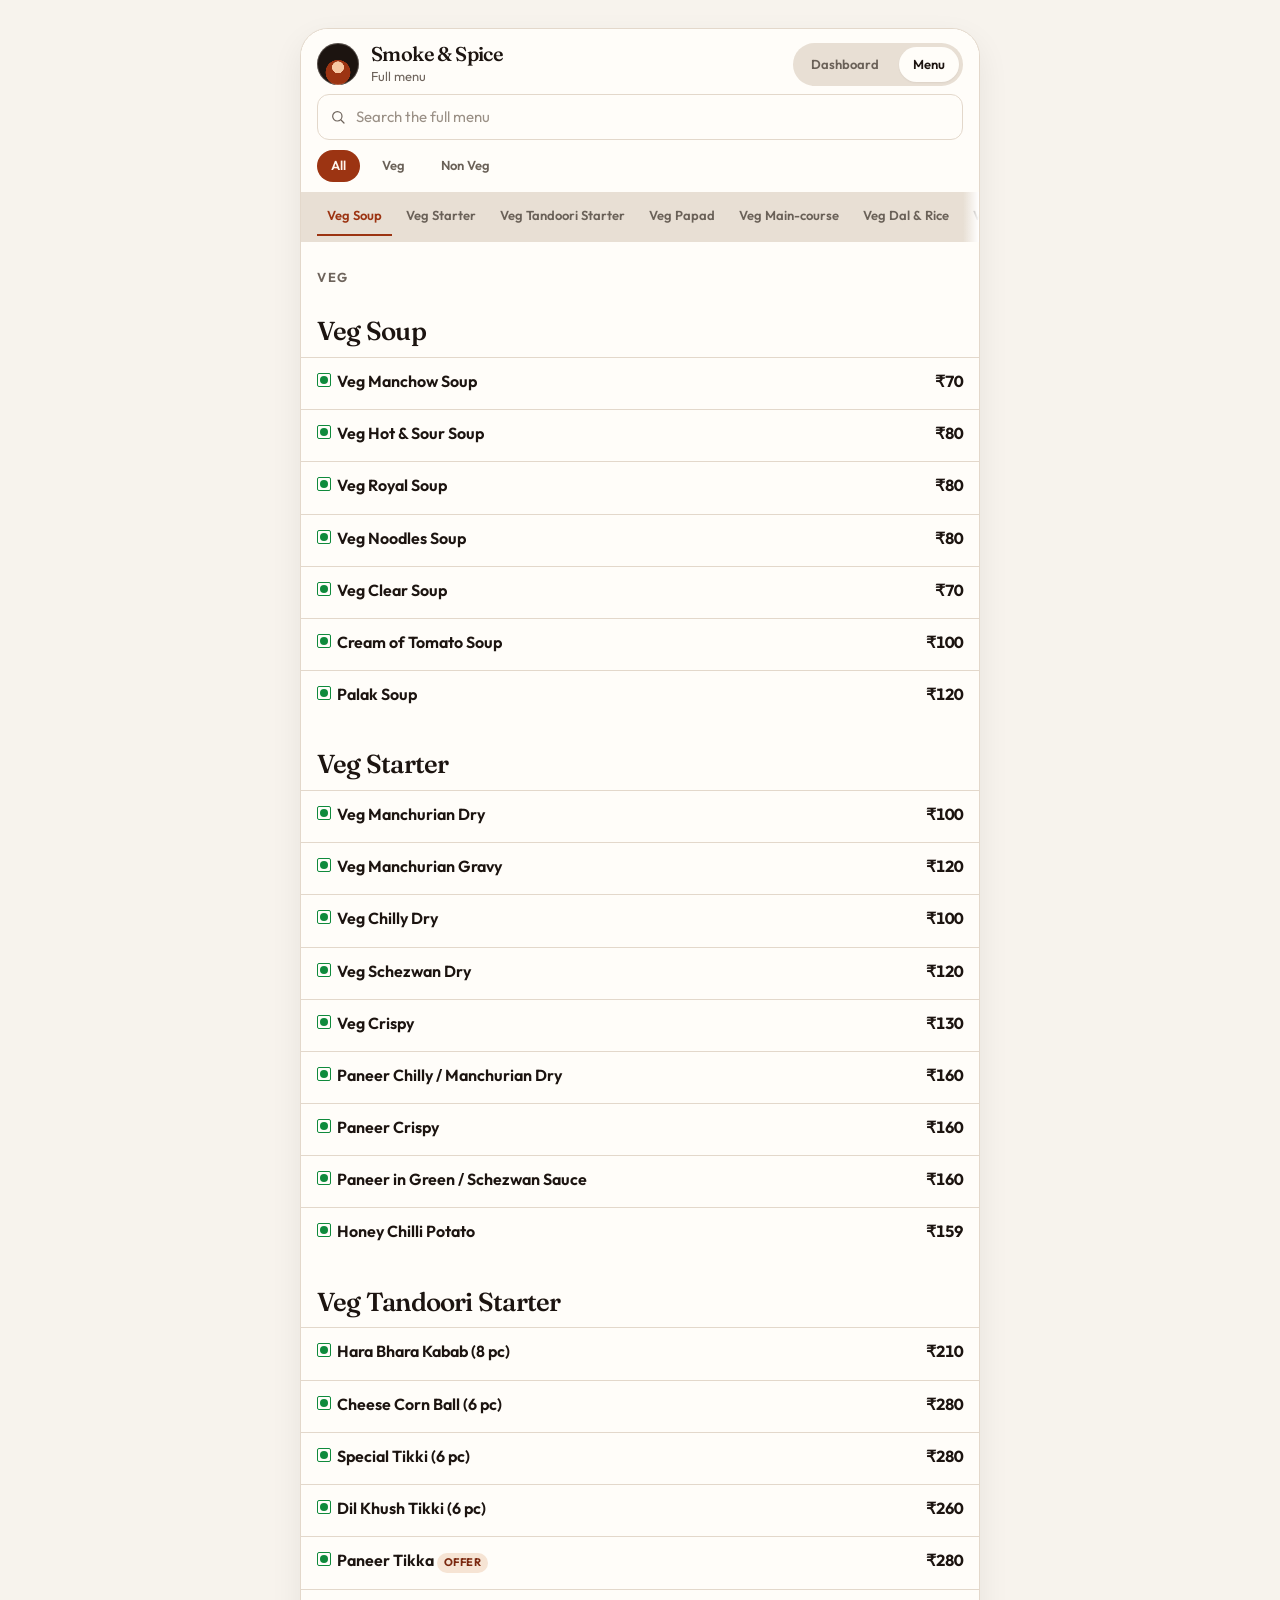
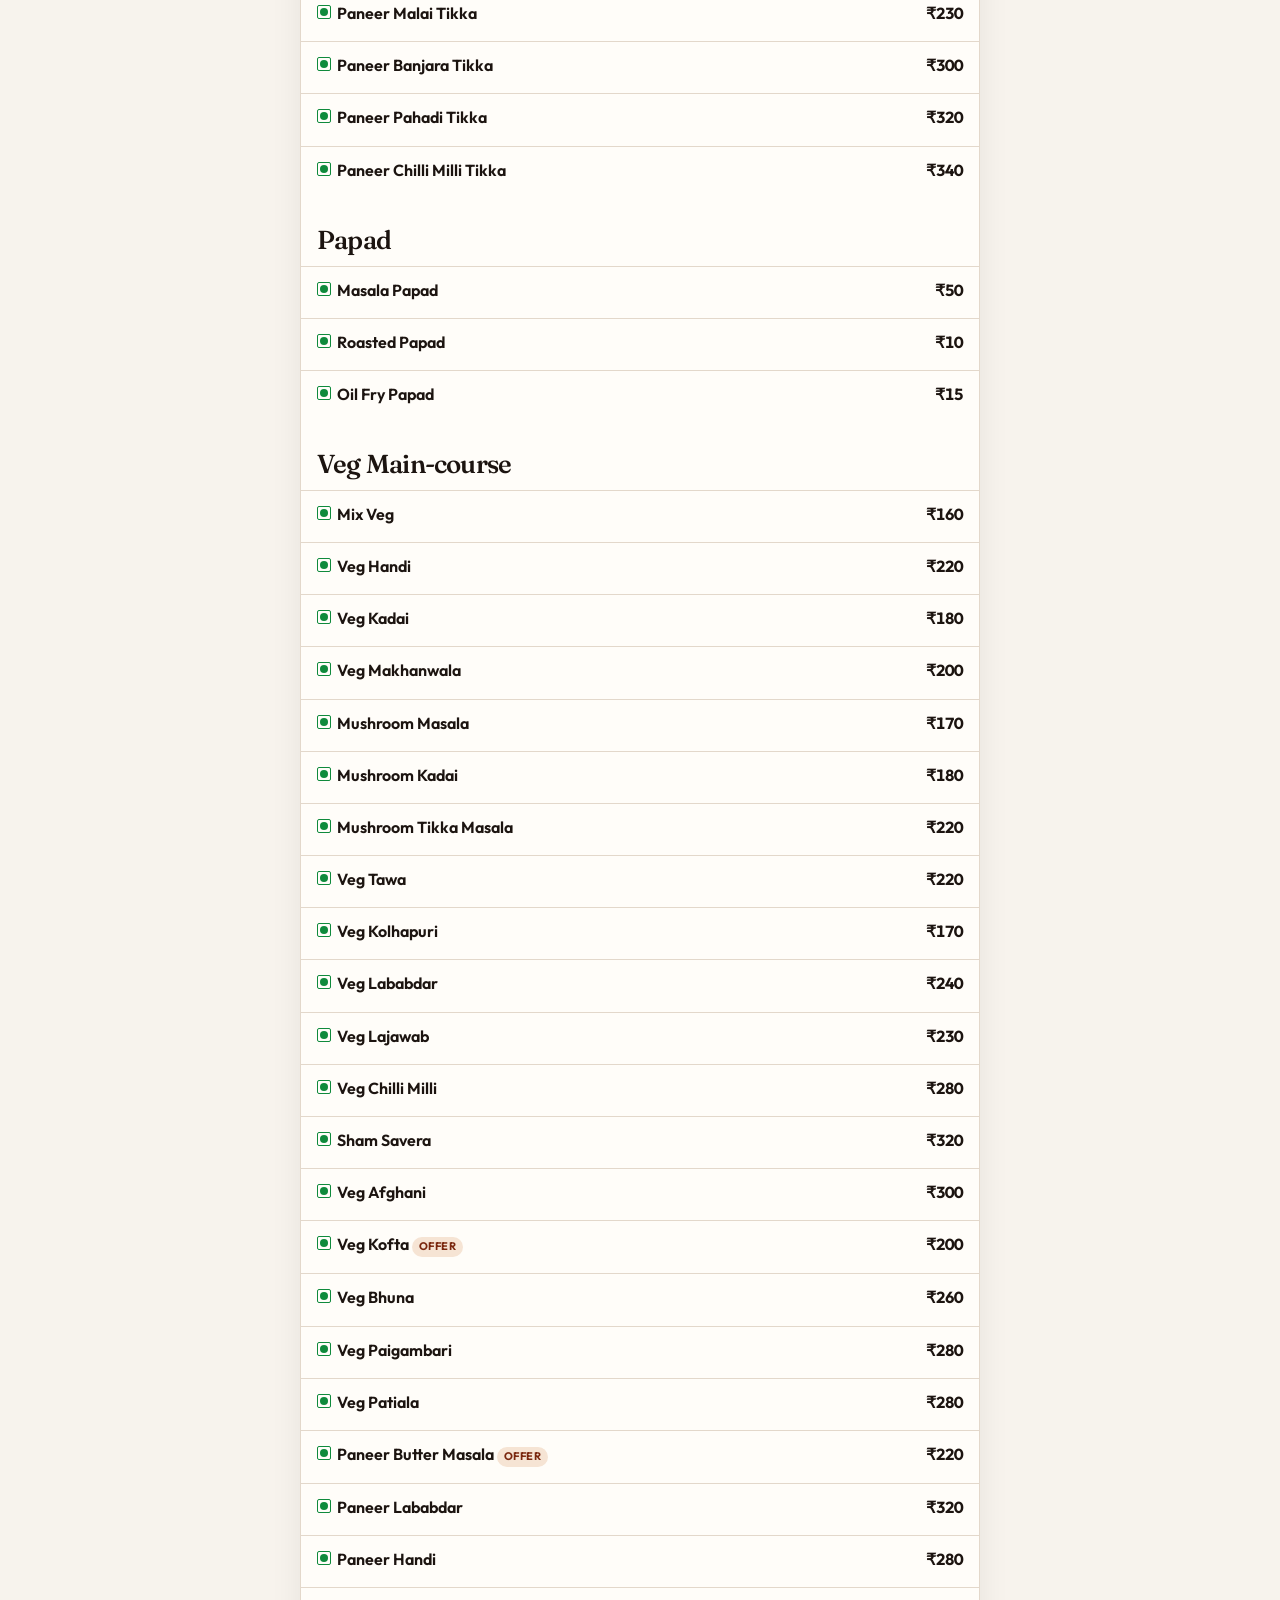
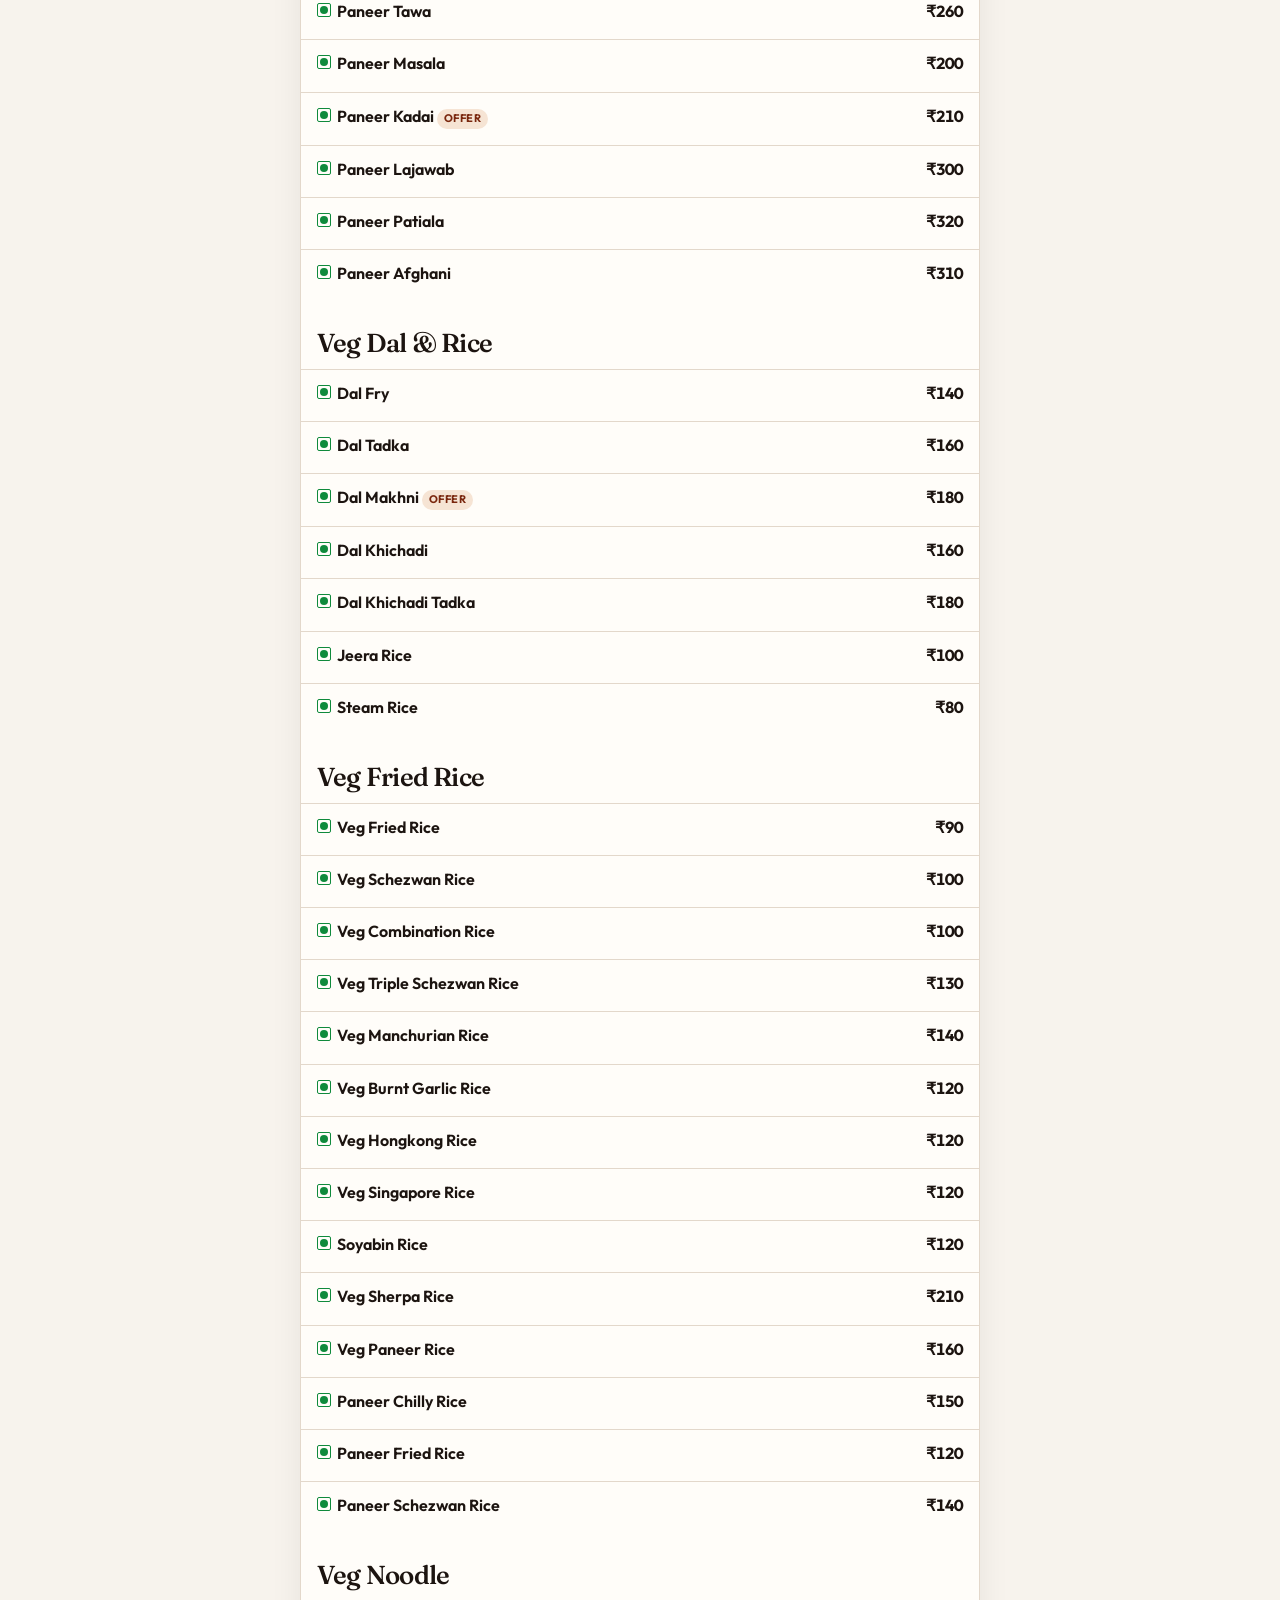
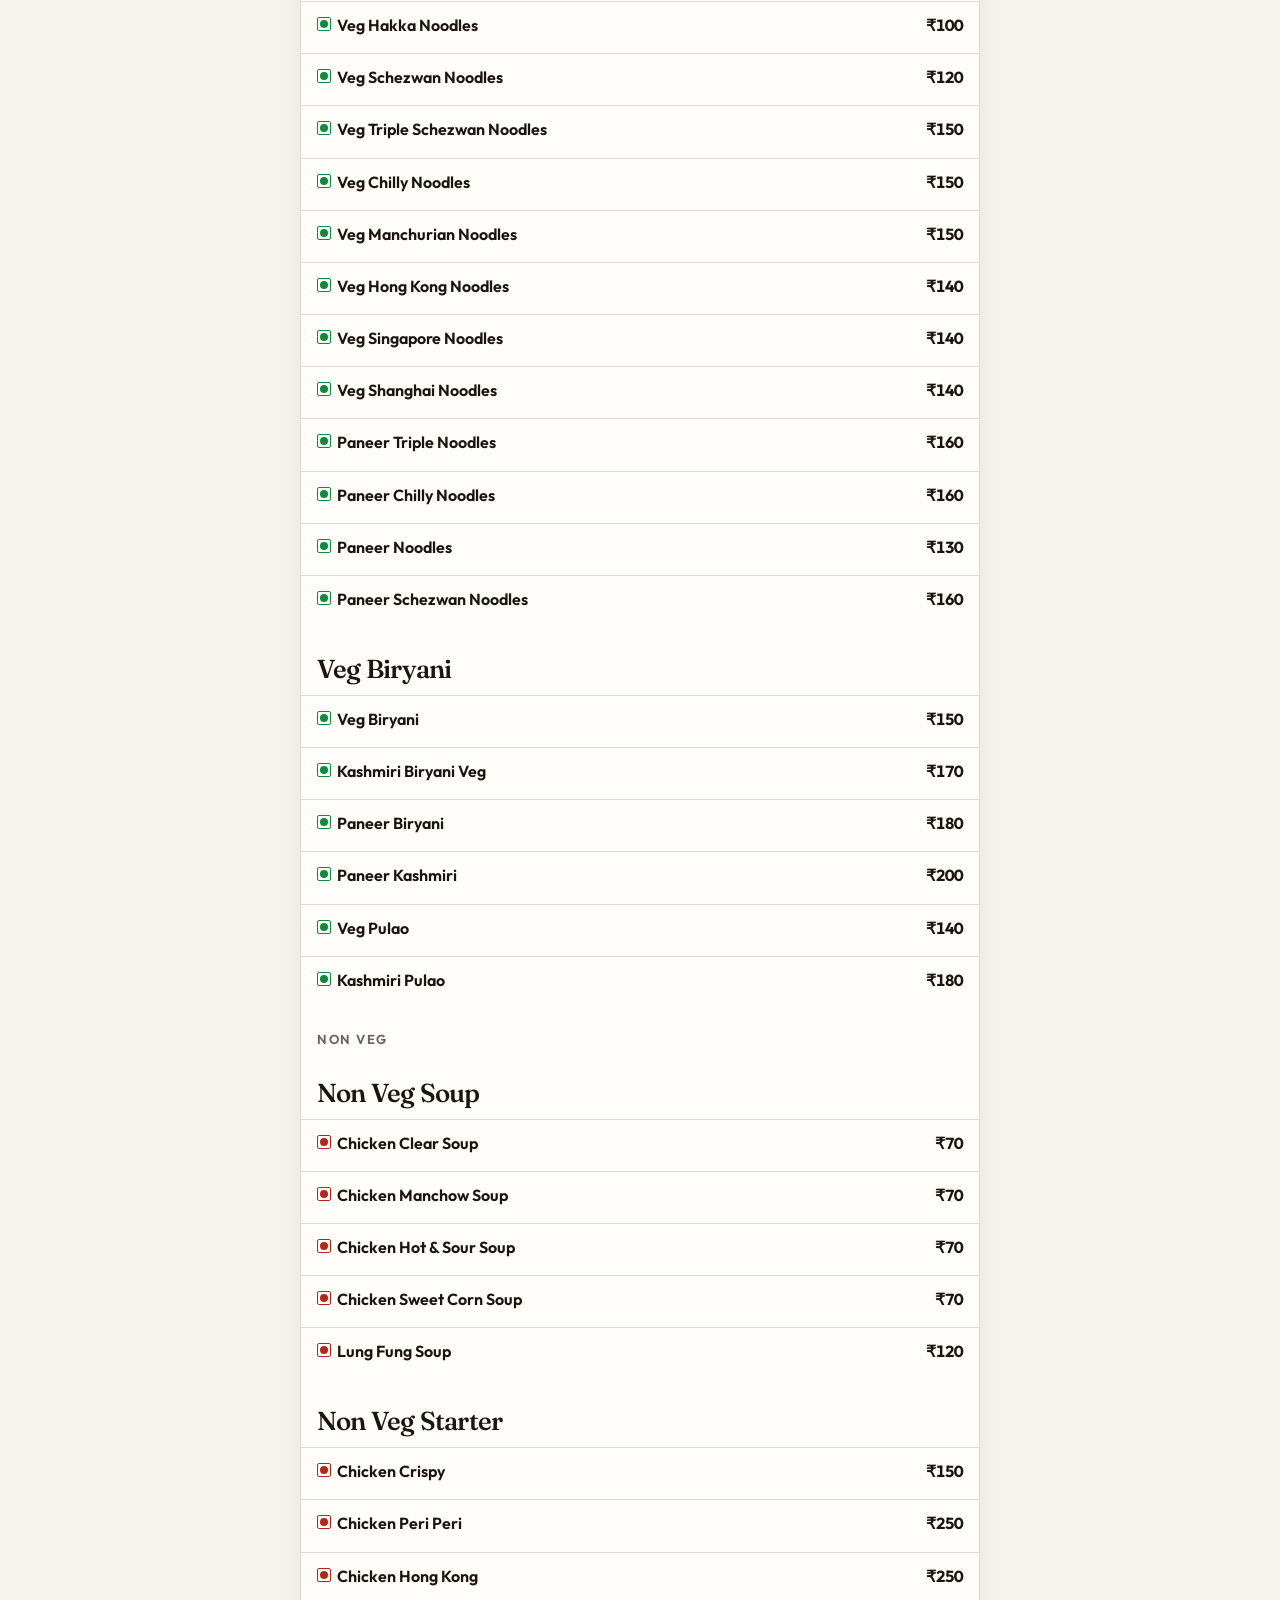
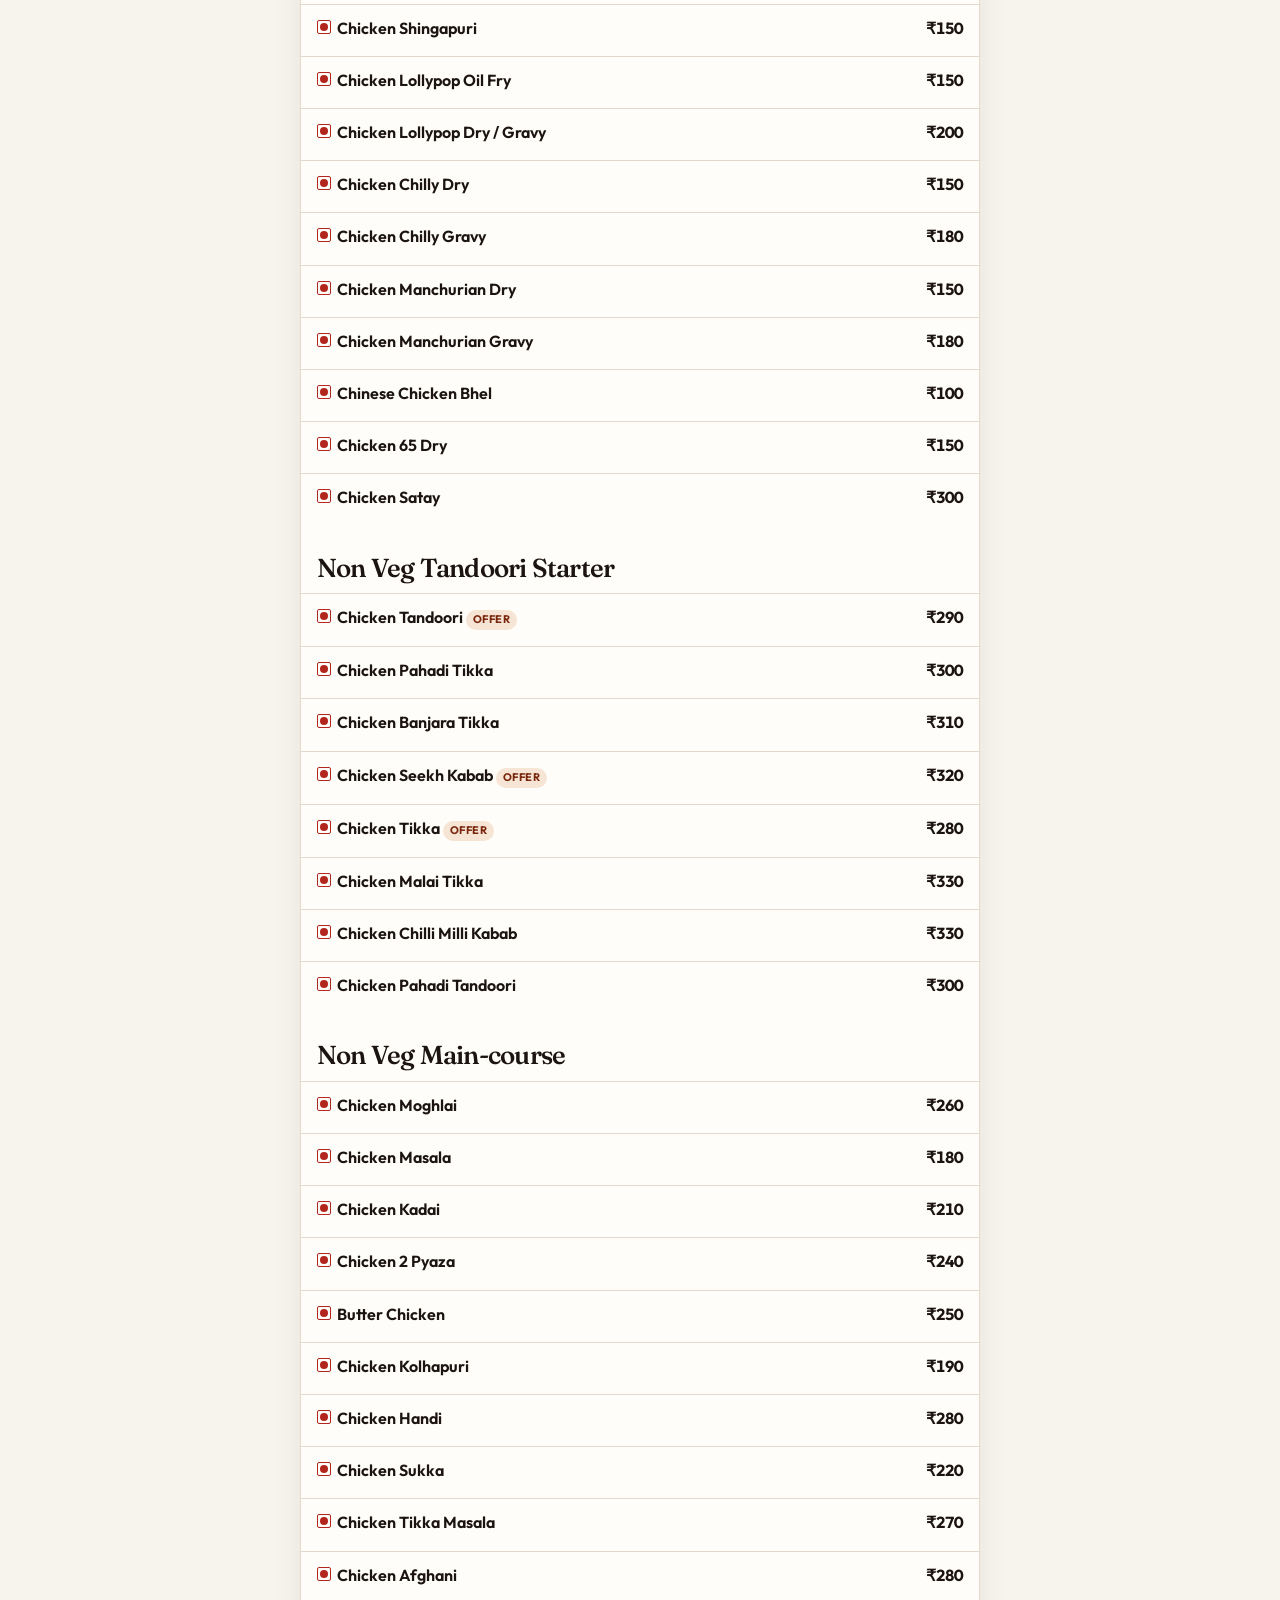
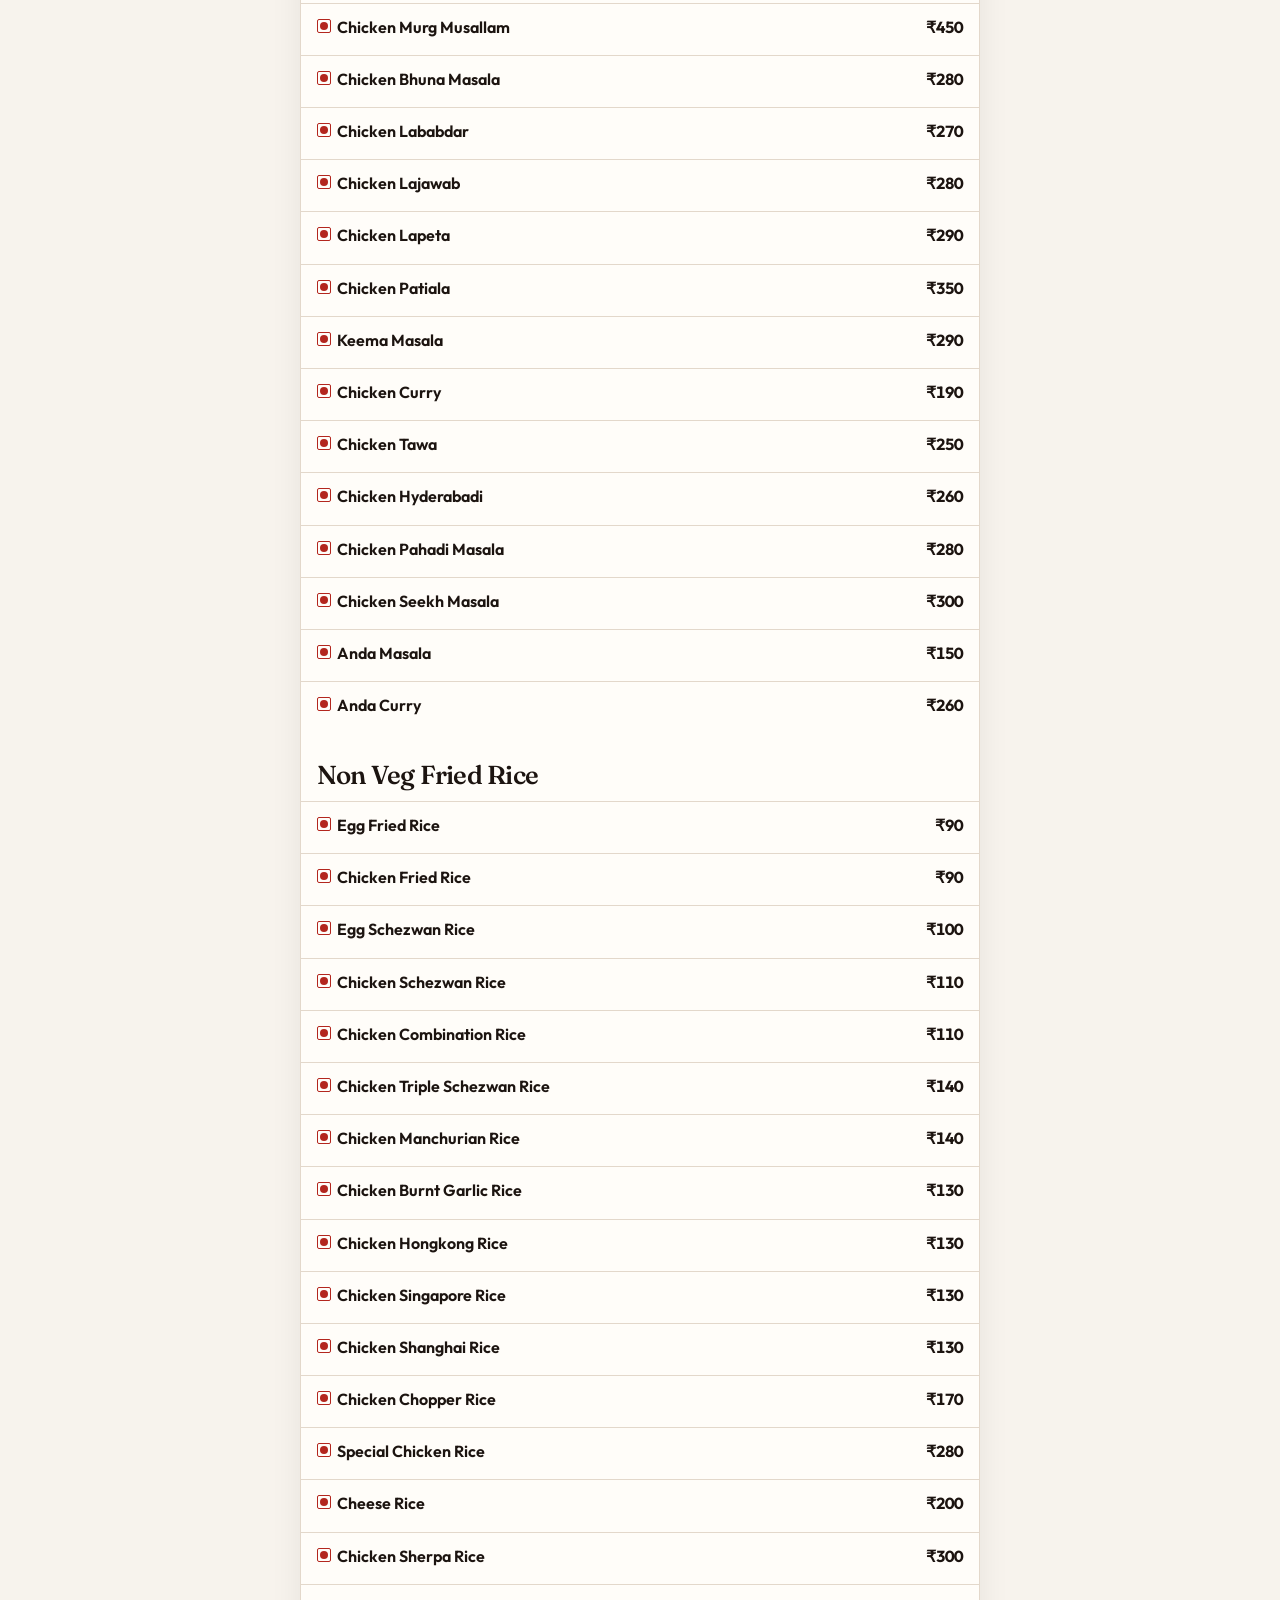
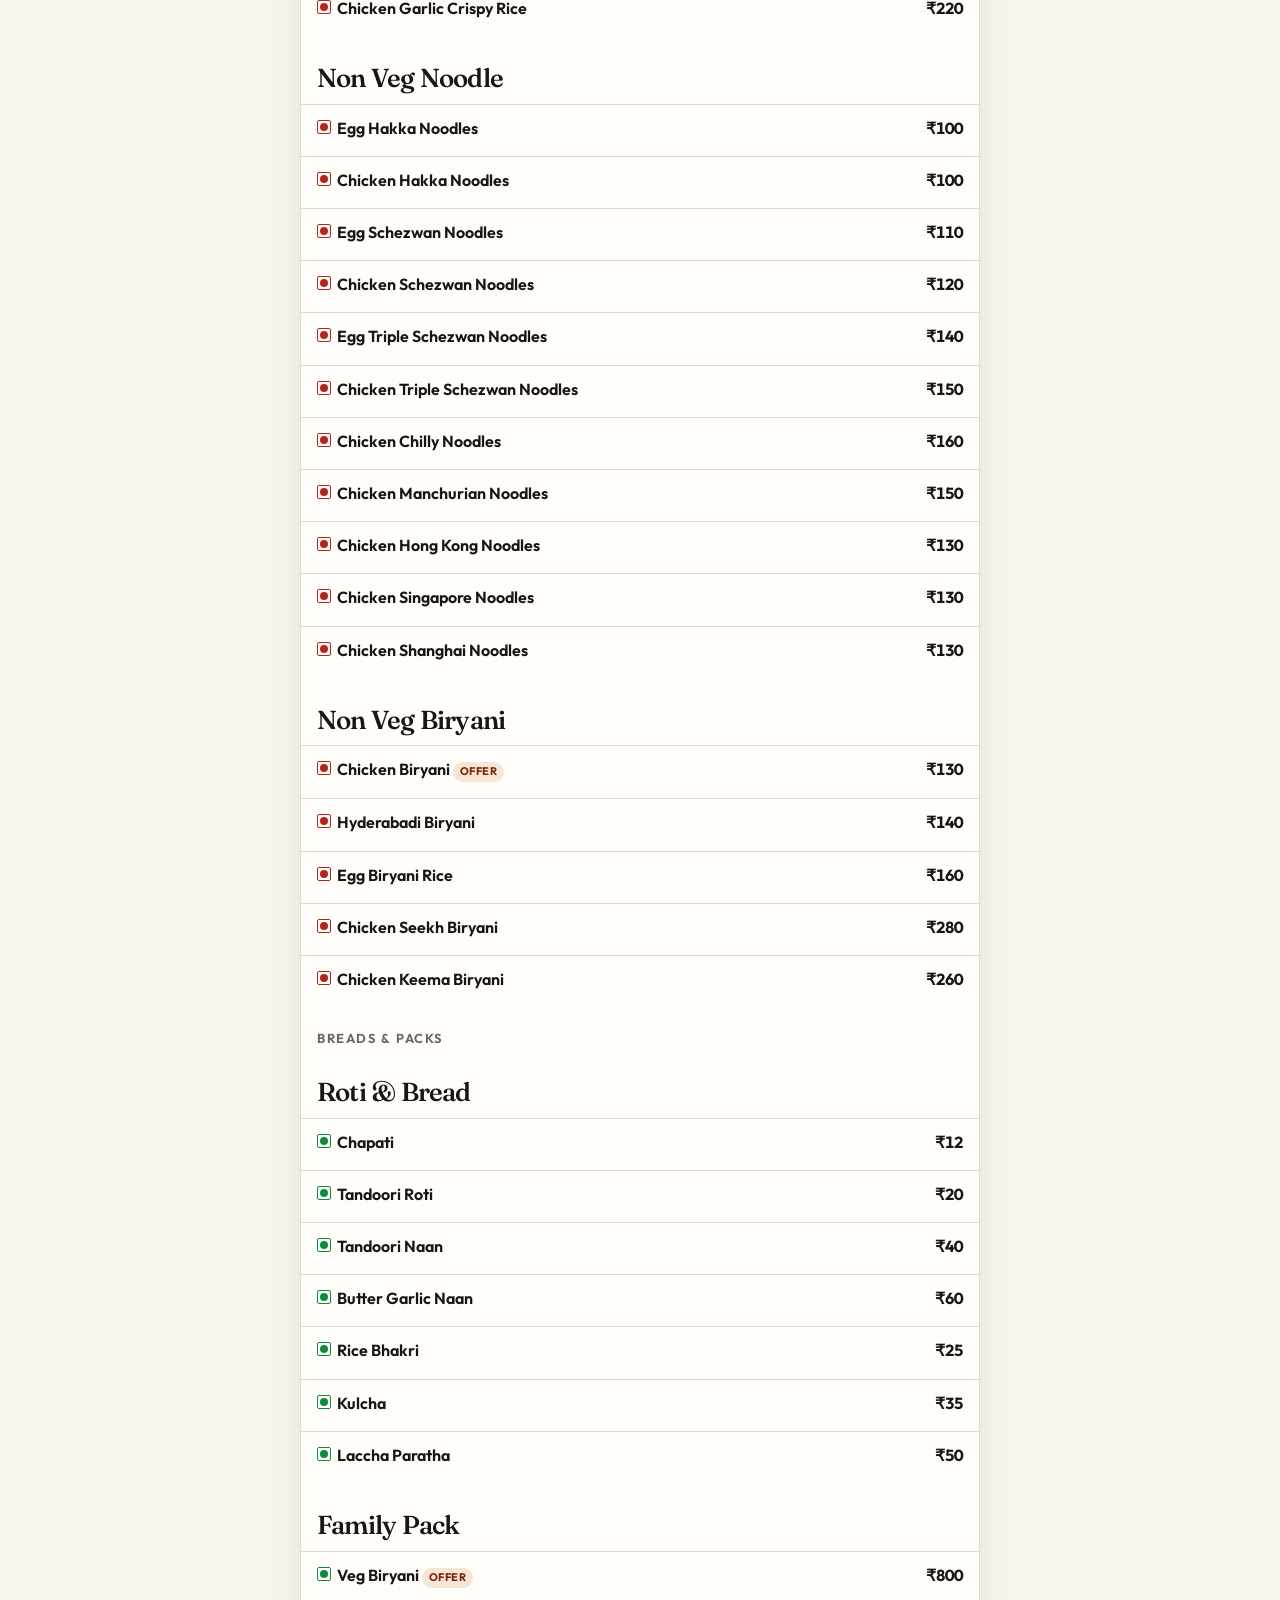
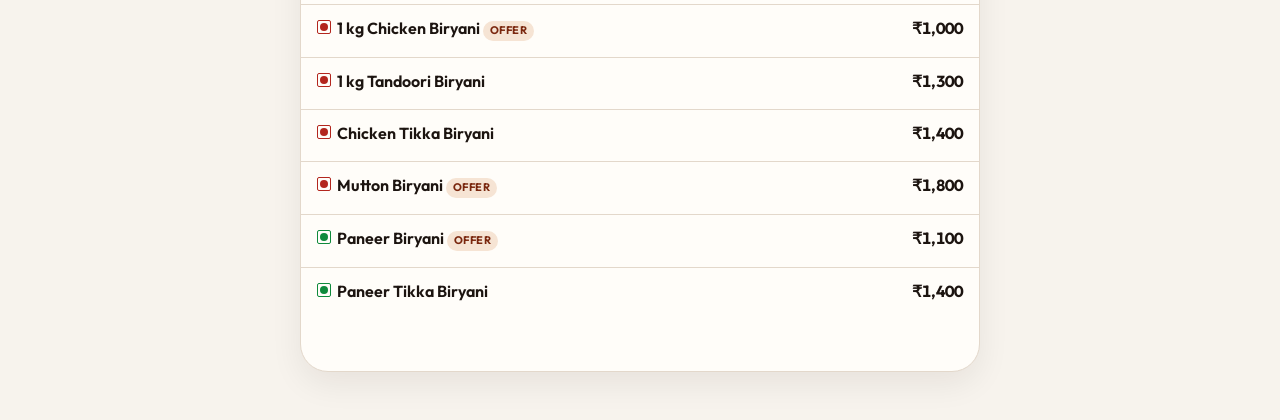
==== menu.html @ e7e2c73d "Add files via upload" ====
<!DOCTYPE html>
<html lang="en">
<head>
  <meta charset="utf-8">
  <meta name="viewport" content="width=device-width, initial-scale=1">
  <title>Full menu — Smoke & Spice</title>
  <link rel="preconnect" href="https://fonts.googleapis.com">
  <link rel="preconnect" href="https://fonts.gstatic.com" crossorigin>
  <link href="https://fonts.googleapis.com/css2?family=Fraunces:opsz,wght@9..144,500;9..144,560&family=Outfit:wght@400;500;600;700&display=swap" rel="stylesheet">
  <link rel="stylesheet" href="styles.css">
</head>
<body class="menu-page">
  <a class="skip" href="#menu-search">Skip to search</a>
  <div class="menu-shell">
    <div class="sheet">
      <div class="menu-top" id="menu-top">
        <div class="menu-brand">
          <a class="brand" href="index.html">
            <span class="mark" aria-hidden="true"></span>
            <span>
              <h1>Smoke &amp; Spice</h1>
              <p>Full menu</p>
            </span>
          </a>
          <nav class="nav" aria-label="Primary">
            <a href="index.html">Dashboard</a>
            <a href="menu.html" aria-current="page">Menu</a>
          </nav>
        </div>
        <div class="menu-search">
          <label class="vh" for="menu-search">Search dishes</label>
          <div class="search-field">
            <svg width="16" height="16" viewBox="0 0 24 24" fill="none" aria-hidden="true">
              <circle cx="11" cy="11" r="7" stroke="currentColor" stroke-width="1.8"/>
              <path d="M16.5 16.5L21 21" stroke="currentColor" stroke-width="1.8" stroke-linecap="round"/>
            </svg>
            <input id="menu-search" type="search" placeholder="Search the full menu" autocomplete="off">
          </div>
        </div>
        <div class="filters">
          <div class="chip-row" id="diet-filters" role="group" aria-label="Diet"></div>
        </div>
        <div class="tab-scroller">
          <div class="tabs" id="tabs" role="tablist" aria-label="Categories"></div>
        </div>
      </div>
      <div class="menu-body" id="menu-body"></div>
    </div>
  </div>
  <script src="data.js"></script>
  <script src="menu.js"></script>
</body>
</html>
---- styles.css ----
:root {
  --bg: #f3eee6;
  --bg-deep: #e7dfd3;
  --ink: #1c1410;
  --muted: #6e645c;
  --line: #e3d8cb;
  --surface: #fffdf9;
  --accent: #9c3412;
  --accent-deep: #7a270e;
  --on-accent: #fff6ee;
  --tab-bar: #e8dfd4;
  --tab-inactive: #6a6158;
  --veg: #0f8a3c;
  --nonveg: #b3261e;
  --shadow: 0 12px 32px rgba(28, 20, 16, 0.07);
  --display: "Fraunces", Georgia, "Times New Roman", serif;
  --sans: "Outfit", "Avenir Next", "Segoe UI", sans-serif;
  --radius: 18px;
  --header-offset: 0px;
}

* { box-sizing: border-box; }
html { scroll-behavior: smooth; }
body {
  margin: 0;
  min-height: 100vh;
  background:
    radial-gradient(900px 420px at 100% -10%, rgba(156, 52, 18, 0.14), transparent 60%),
    radial-gradient(700px 380px at -10% 0%, rgba(28, 20, 16, 0.06), transparent 55%),
    var(--bg);
  color: var(--ink);
  font-family: var(--sans);
  font-size: 16px;
  line-height: 1.45;
}
button, input { font: inherit; color: inherit; }
a { color: inherit; text-decoration: none; }
img { max-width: 100%; }

.skip {
  position: absolute;
  left: 12px;
  top: -40px;
  background: var(--ink);
  color: white;
  padding: 8px 12px;
  z-index: 20;
}
.skip:focus { top: 12px; }
.vh {
  position: absolute;
  width: 1px;
  height: 1px;
  padding: 0;
  margin: -1px;
  overflow: hidden;
  clip: rect(0, 0, 0, 0);
  white-space: nowrap;
  border: 0;
}

.shell { width: min(1120px, calc(100% - 32px)); margin: 0 auto; }
.menu-shell { width: min(680px, calc(100% - 24px)); margin: 0 auto; }

.site-header {
  position: sticky;
  top: 0;
  z-index: 30;
  background: rgba(243, 238, 230, 0.9);
  backdrop-filter: blur(14px);
  border-bottom: 1px solid transparent;
}
.site-header.is-stuck { border-bottom-color: var(--line); }
.header-row {
  display: flex;
  align-items: center;
  justify-content: space-between;
  gap: 16px;
  padding: 14px 0 12px;
}
.brand {
  display: flex;
  align-items: center;
  gap: 12px;
  min-width: 0;
}
.mark {
  width: 42px;
  height: 42px;
  border-radius: 50%;
  flex: none;
  background:
    radial-gradient(circle at 50% 58%, #f6c7a2 0 18%, transparent 19%),
    radial-gradient(circle at 50% 70%, #9c3412 0 34%, #1c1410 35%);
  box-shadow: inset 0 0 0 1px rgba(255, 246, 238, 0.25);
}
.brand h1, .brand p { margin: 0; }
.brand h1 {
  font-family: var(--display);
  font-weight: 560;
  font-size: 22px;
  letter-spacing: -0.03em;
  line-height: 1;
}
.brand p {
  margin-top: 3px;
  color: var(--muted);
  font-size: 13px;
}
.nav {
  display: flex;
  gap: 6px;
  background: var(--tab-bar);
  padding: 4px;
  border-radius: 999px;
}
.nav a {
  padding: 8px 14px;
  border-radius: 999px;
  font-size: 13px;
  font-weight: 600;
  color: var(--tab-inactive);
}
.nav a[aria-current="page"] {
  background: var(--surface);
  color: var(--ink);
  box-shadow: 0 1px 2px rgba(28, 20, 16, 0.06);
}

.hero { padding: 22px 0 8px; }
.eyebrow {
  margin: 0 0 8px;
  font-size: 12px;
  font-weight: 650;
  letter-spacing: 0.14em;
  text-transform: uppercase;
  color: var(--accent);
}
.hero h2 {
  margin: 0;
  font-family: var(--display);
  font-weight: 560;
  font-size: clamp(34px, 5vw, 56px);
  letter-spacing: -0.035em;
  line-height: 0.98;
  max-width: 14ch;
}
.hero .lede {
  margin: 12px 0 0;
  max-width: 46ch;
  color: var(--muted);
  font-size: 17px;
}

.search-wrap { position: relative; margin-top: 22px; }
.search-wrap label {
  position: absolute;
  width: 1px;
  height: 1px;
  overflow: hidden;
  clip: rect(0 0 0 0);
}
.search-field {
  display: flex;
  align-items: center;
  gap: 10px;
  background: var(--surface);
  border: 1px solid var(--line);
  border-radius: 16px;
  padding: 0 16px;
  box-shadow: var(--shadow);
}
.search-field svg { flex: none; color: var(--muted); }
.search-field input {
  width: 100%;
  border: 0;
  outline: 0;
  background: transparent;
  padding: 16px 0;
  font-size: 16px;
}
.search-field input::placeholder { color: #9a9086; }
.search-field kbd {
  flex: none;
  border: 1px solid var(--line);
  border-radius: 6px;
  padding: 2px 6px;
  font-family: var(--sans);
  font-size: 12px;
  color: var(--muted);
  background: var(--bg);
}
.results {
  position: absolute;
  left: 0;
  right: 0;
  top: calc(100% + 8px);
  background: var(--surface);
  border: 1px solid var(--line);
  border-radius: 16px;
  box-shadow: var(--shadow);
  overflow: hidden;
  z-index: 25;
}
.results[hidden] { display: none; }
.result {
  display: grid;
  grid-template-columns: auto 1fr auto;
  gap: 10px;
  align-items: center;
  width: 100%;
  padding: 12px 14px;
  border: 0;
  border-bottom: 1px solid var(--line);
  background: transparent;
  text-align: left;
  cursor: pointer;
}
.result:last-child { border-bottom: 0; }
.result:hover, .result:focus-visible { background: #faf6f1; }
.result .name { font-weight: 600; }
.result .meta { display: block; color: var(--muted); font-size: 13px; margin-top: 2px; }
.result .price { font-variant-numeric: tabular-nums; font-weight: 650; }
.results .empty {
  margin: 0;
  padding: 16px;
  color: var(--muted);
}

.section { padding: 28px 0; }
.section-head {
  display: flex;
  align-items: flex-end;
  justify-content: space-between;
  gap: 12px;
  margin-bottom: 14px;
}
.section-head h3 {
  margin: 0;
  font-family: var(--display);
  font-size: 28px;
  font-weight: 560;
  letter-spacing: -0.03em;
}
.section-head p { margin: 4px 0 0; color: var(--muted); font-size: 14px; }
.section-head a.more {
  font-size: 14px;
  font-weight: 650;
  color: var(--accent);
}

.offer-row {
  display: grid;
  grid-auto-flow: column;
  grid-auto-columns: minmax(240px, 1fr);
  gap: 12px;
  overflow-x: auto;
  scroll-snap-type: x proximity;
  padding-bottom: 6px;
}
.offer-row::-webkit-scrollbar { height: 0; }
.offer {
  scroll-snap-align: start;
  background: var(--ink);
  color: #f6efe7;
  border-radius: var(--radius);
  padding: 18px 18px 16px;
  min-height: 168px;
  display: flex;
  flex-direction: column;
  gap: 8px;
  position: relative;
  overflow: hidden;
}
.offer::after {
  content: "";
  position: absolute;
  width: 140px;
  height: 140px;
  right: -40px;
  bottom: -50px;
  border-radius: 50%;
  background: radial-gradient(circle, rgba(246, 168, 112, 0.55), transparent 68%);
}
.offer .kicker {
  font-size: 12px;
  letter-spacing: 0.08em;
  text-transform: uppercase;
  color: #e7b89a;
  font-weight: 650;
}
.offer h4 {
  margin: 0;
  font-family: var(--display);
  font-weight: 540;
  font-size: 24px;
  letter-spacing: -0.03em;
  line-height: 1.05;
  position: relative;
  z-index: 1;
}
.offer p { margin: 0; color: #d9cfc4; font-size: 14px; position: relative; z-index: 1; }
.offer .code {
  margin-top: auto;
  align-self: flex-start;
  position: relative;
  z-index: 1;
  border: 1px dashed rgba(255, 246, 238, 0.45);
  border-radius: 999px;
  padding: 4px 10px;
  font-size: 12px;
  font-weight: 700;
  letter-spacing: 0.06em;
}

.diet-switch {
  display: inline-flex;
  gap: 6px;
  background: var(--tab-bar);
  padding: 4px;
  border-radius: 999px;
}
.diet-switch button, .chip {
  height: 32px;
  border: 0;
  border-radius: 16px;
  padding: 0 14px;
  background: transparent;
  color: var(--tab-inactive);
  font-size: 13px;
  font-weight: 600;
  cursor: pointer;
}
.diet-switch button[aria-pressed="true"], .chip[aria-pressed="true"] {
  background: var(--accent);
  color: var(--on-accent);
}
.chip-row {
  display: flex;
  gap: 8px;
  flex-wrap: wrap;
}

.popular-grid {
  display: grid;
  grid-template-columns: 1fr;
  gap: 22px;
}
.popular-col h4 {
  display: flex;
  align-items: center;
  gap: 8px;
  margin: 0 0 10px;
  font-size: 14px;
  letter-spacing: 0.08em;
  text-transform: uppercase;
}
.cards { display: grid; gap: 10px; }
.dish {
  display: grid;
  grid-template-columns: 1fr auto;
  gap: 8px 16px;
  background: var(--surface);
  border: 1px solid var(--line);
  border-radius: 16px;
  padding: 14px 14px 12px;
  box-shadow: 0 1px 0 rgba(28, 20, 16, 0.02);
}
.dish:hover { border-color: #d7c8b6; }
.dish .title {
  display: flex;
  align-items: center;
  gap: 8px;
  font-weight: 650;
}
.dish .desc {
  grid-column: 1 / -1;
  margin: 0;
  color: var(--muted);
  font-size: 14px;
}
.dish .foot {
  grid-column: 1 / -1;
  display: flex;
  justify-content: space-between;
  align-items: baseline;
  gap: 8px;
}
.cat-link { color: var(--muted); font-size: 13px; }
.price { font-variant-numeric: tabular-nums; font-weight: 700; }
.was {
  margin-right: 6px;
  color: var(--muted);
  font-weight: 500;
  text-decoration: line-through;
}
.pill {
  display: inline-flex;
  align-items: center;
  height: 20px;
  padding: 0 7px;
  border-radius: 999px;
  background: #f6e4d4;
  color: var(--accent-deep);
  font-size: 11px;
  font-weight: 700;
  letter-spacing: 0.04em;
  text-transform: uppercase;
}

.mark-diet {
  width: 14px;
  height: 14px;
  border: 1.5px solid currentColor;
  border-radius: 2px;
  display: inline-grid;
  place-items: center;
  flex: none;
}
.mark-diet::after {
  content: "";
  width: 8px;
  height: 8px;
  border-radius: 50%;
  background: currentColor;
}
.mark-diet.veg { color: var(--veg); }
.mark-diet.non_veg { color: var(--nonveg); }

.groups { display: grid; gap: 18px; }
.group-label {
  margin: 0 0 8px;
  font-size: 13px;
  font-weight: 650;
  letter-spacing: 0.12em;
  text-transform: uppercase;
  color: var(--muted);
}
.cat-grid {
  display: grid;
  grid-template-columns: repeat(2, minmax(0, 1fr));
  gap: 10px;
}
.cat-card {
  background: var(--surface);
  border: 1px solid var(--line);
  border-radius: 16px;
  padding: 14px;
  min-height: 92px;
  display: flex;
  flex-direction: column;
  justify-content: space-between;
}
.cat-card strong { font-size: 15px; letter-spacing: -0.02em; }
.cat-card span { color: var(--muted); font-size: 13px; }

.site-footer {
  padding: 10px 0 28px;
  color: var(--muted);
  font-size: 13px;
}

/* Full menu */
.menu-top {
  position: sticky;
  top: 0;
  z-index: 30;
  background: rgba(255, 253, 249, 0.94);
  backdrop-filter: blur(16px);
}
.menu-page { background: #f7f3ed; }
.menu-page .sheet {
  background: var(--surface);
  min-height: 100vh;
  border-inline: 1px solid var(--line);
}
.menu-brand {
  display: flex;
  align-items: center;
  justify-content: space-between;
  gap: 12px;
  padding: 14px 16px 8px;
}
.menu-brand .brand h1 { font-size: 20px; }
.menu-search { padding: 0 16px 10px; }
.menu-search .search-field {
  box-shadow: none;
  border-radius: 12px;
  padding: 0 12px;
}
.menu-search input { padding: 11px 0; font-size: 15px; }

.filters { padding: 0 16px 10px; }
.tab-scroller {
  position: relative;
}
.tab-scroller::after {
  content: "";
  position: absolute;
  top: 0;
  right: 0;
  width: 16px;
  height: 100%;
  background: linear-gradient(to left, #fff, transparent);
  pointer-events: none;
}
.tabs {
  display: flex;
  gap: 4px;
  overflow-x: auto;
  scroll-snap-type: x proximity;
  background: var(--tab-bar);
  padding: 6px 16px;
  scrollbar-width: none;
}
.tabs::-webkit-scrollbar { display: none; }
.tabs button {
  flex: none;
  scroll-snap-align: center;
  border: 0;
  background: transparent;
  color: var(--tab-inactive);
  font-size: 13px;
  font-weight: 600;
  padding: 8px 10px 10px;
  cursor: pointer;
  border-bottom: 2px solid transparent;
  white-space: nowrap;
}
.tabs button[aria-current="true"] {
  color: var(--accent);
  border-bottom-color: var(--accent);
}

.menu-body { padding: 8px 0 48px; }
.menu-group { margin: 18px 16px 6px; }
.menu-section { padding: 8px 0 4px; scroll-margin-top: var(--header-offset); }
.menu-section h2 {
  margin: 0;
  padding: 12px 16px 6px;
  font-family: var(--display);
  font-size: 26px;
  font-weight: 560;
  letter-spacing: -0.03em;
}
.item {
  display: grid;
  grid-template-columns: 1fr auto;
  gap: 2px 16px;
  padding: 12px 16px;
  border-top: 1px solid var(--line);
  scroll-margin-top: calc(var(--header-offset) + 12px);
}
.item.is-hit { background: #fff4ea; }
.item-name {
  display: flex;
  align-items: flex-start;
  gap: 6px;
  font-weight: 640;
}
.item-name .mark-diet { margin-top: 3px; }
.item .desc { margin: 4px 0 0; color: var(--muted); font-size: 13.5px; }
.item .price-col { text-align: right; }
.serves {
  display: block;
  margin-top: 2px;
  color: var(--muted);
  font-size: 12px;
  font-weight: 500;
}
.no-match {
  margin: 24px 16px;
  color: var(--muted);
}

@media (min-width: 800px) {
  .popular-grid { grid-template-columns: 1fr 1fr; gap: 28px; }
  .cat-grid { grid-template-columns: repeat(3, minmax(0, 1fr)); }
  .offer-row { grid-auto-columns: minmax(250px, 1fr); }
  .menu-page { padding: 28px 0 48px; }
  .menu-page .sheet {
    min-height: auto;
    border: 1px solid var(--line);
    border-radius: 28px;
    overflow: clip;
    box-shadow: var(--shadow);
  }
}

@media (max-width: 640px) {
  .search-field kbd { display: none; }
  .hero h2 { font-size: 36px; }
  .brand p { display: none; }
}
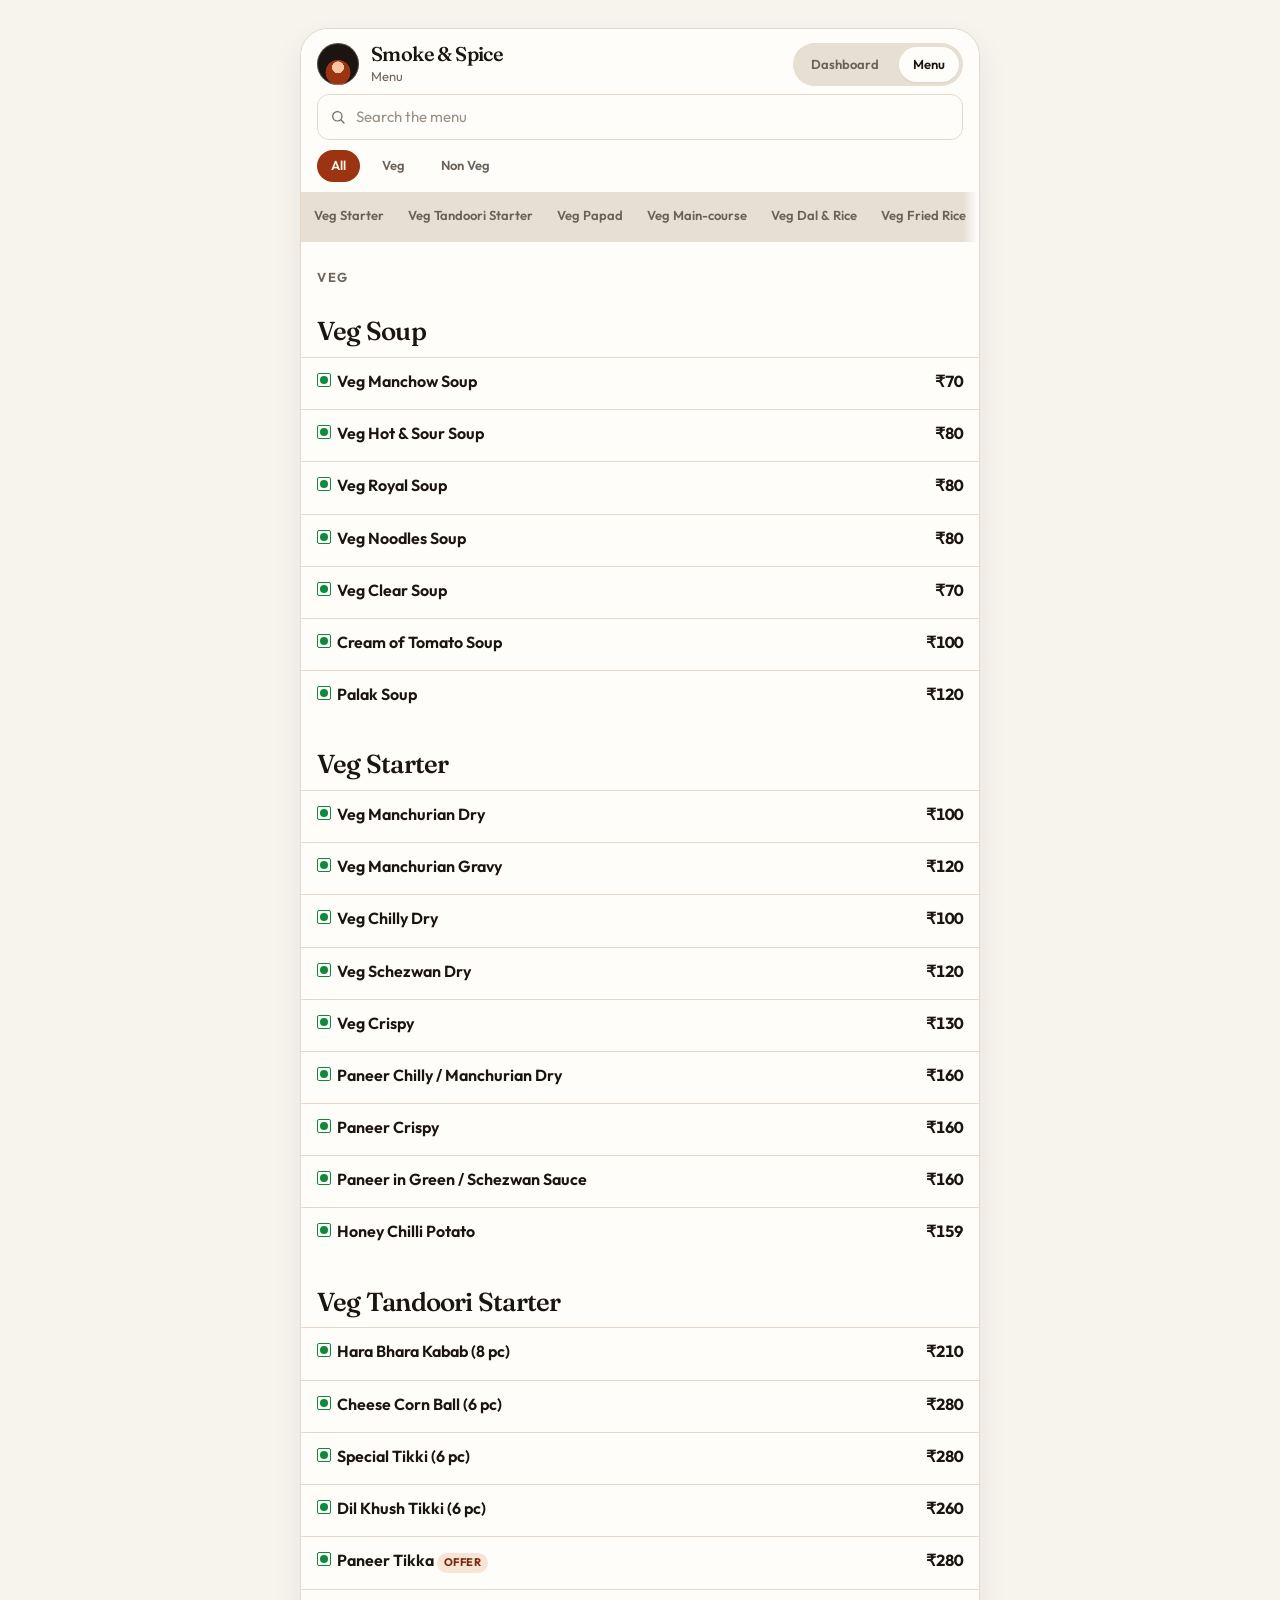
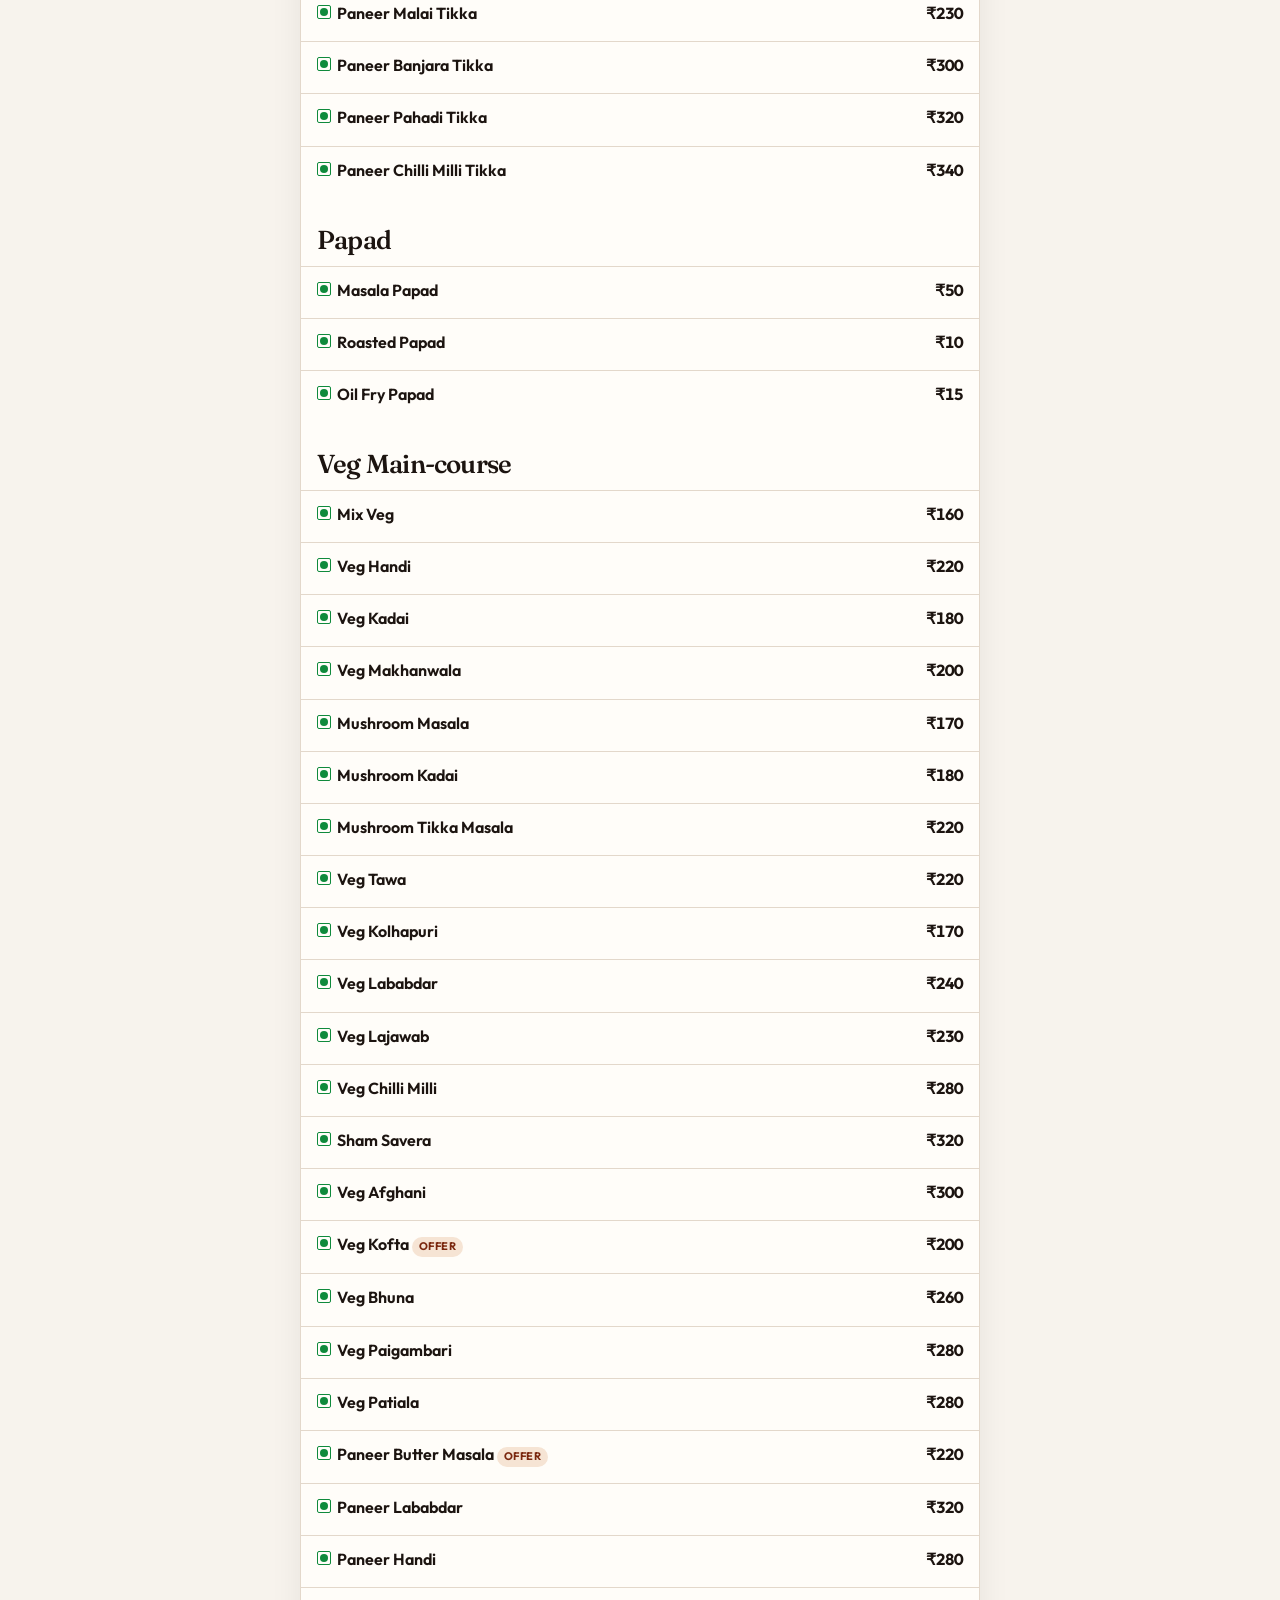
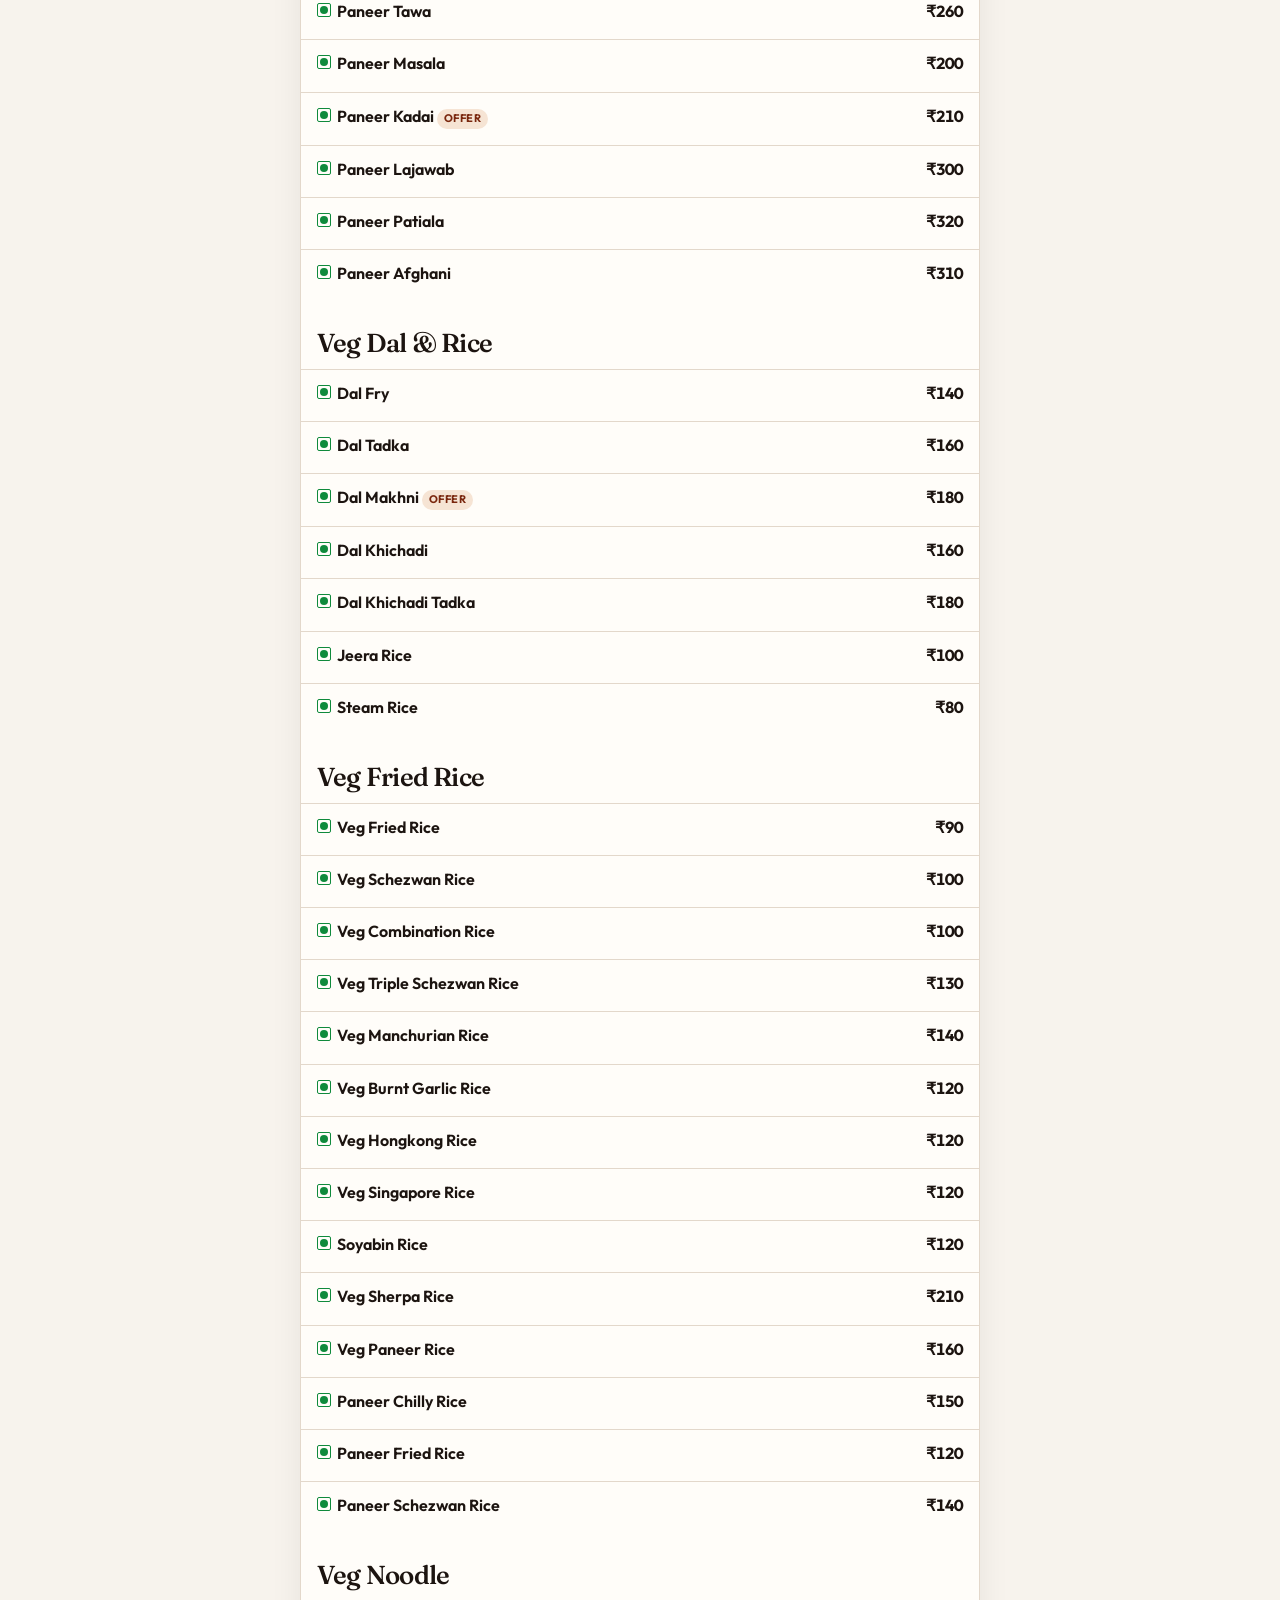
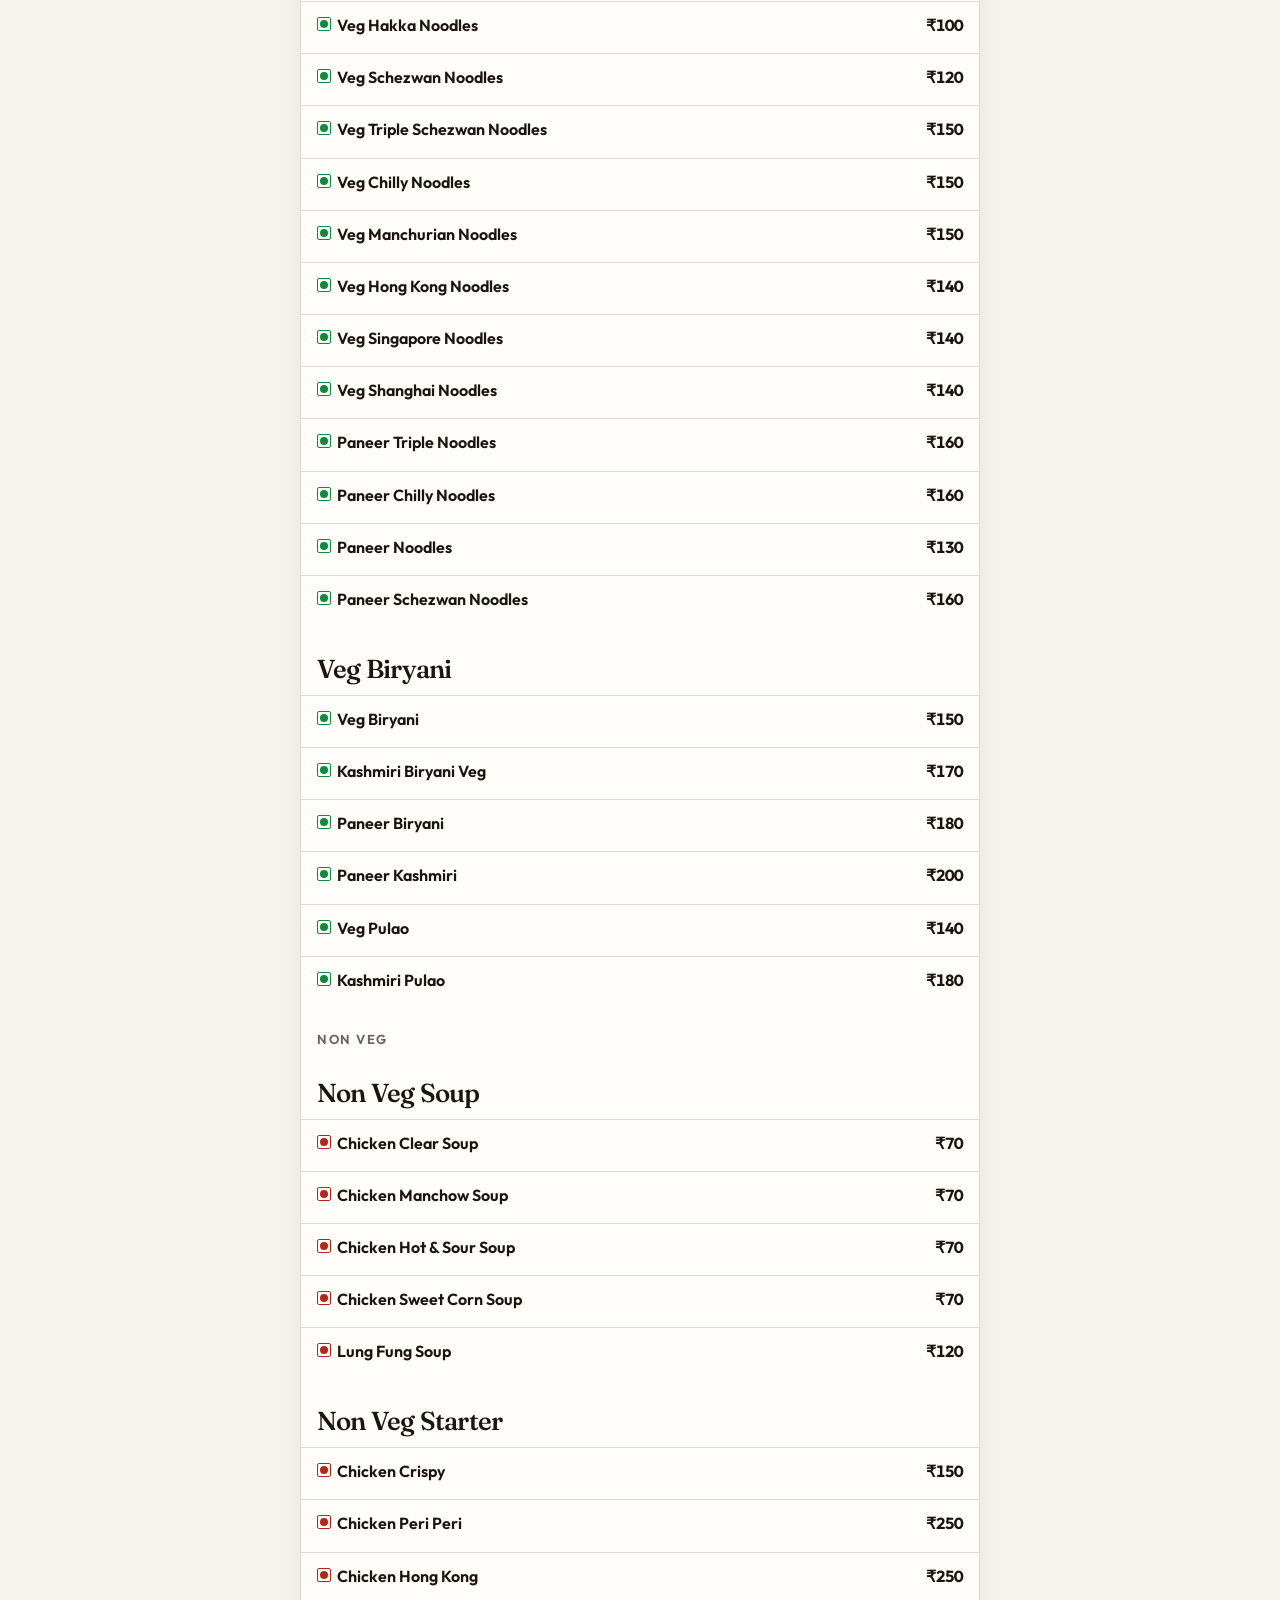
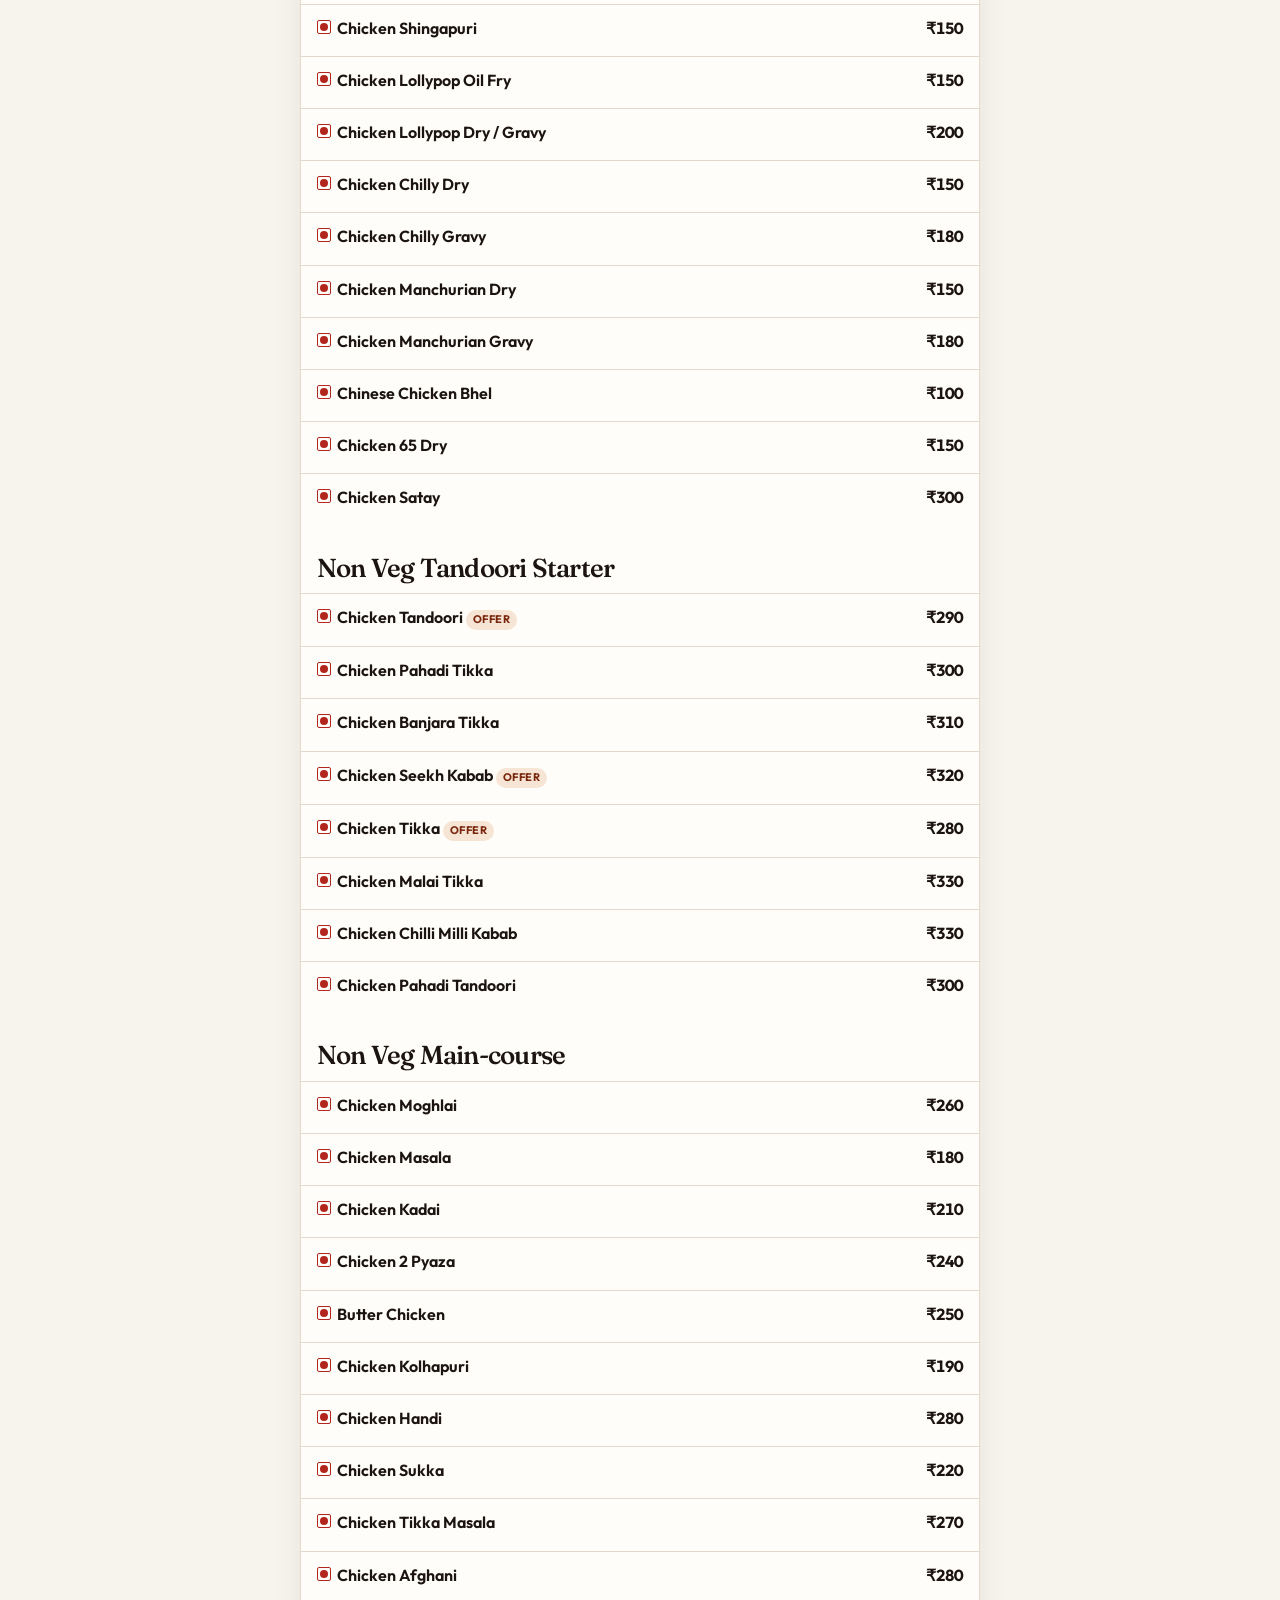
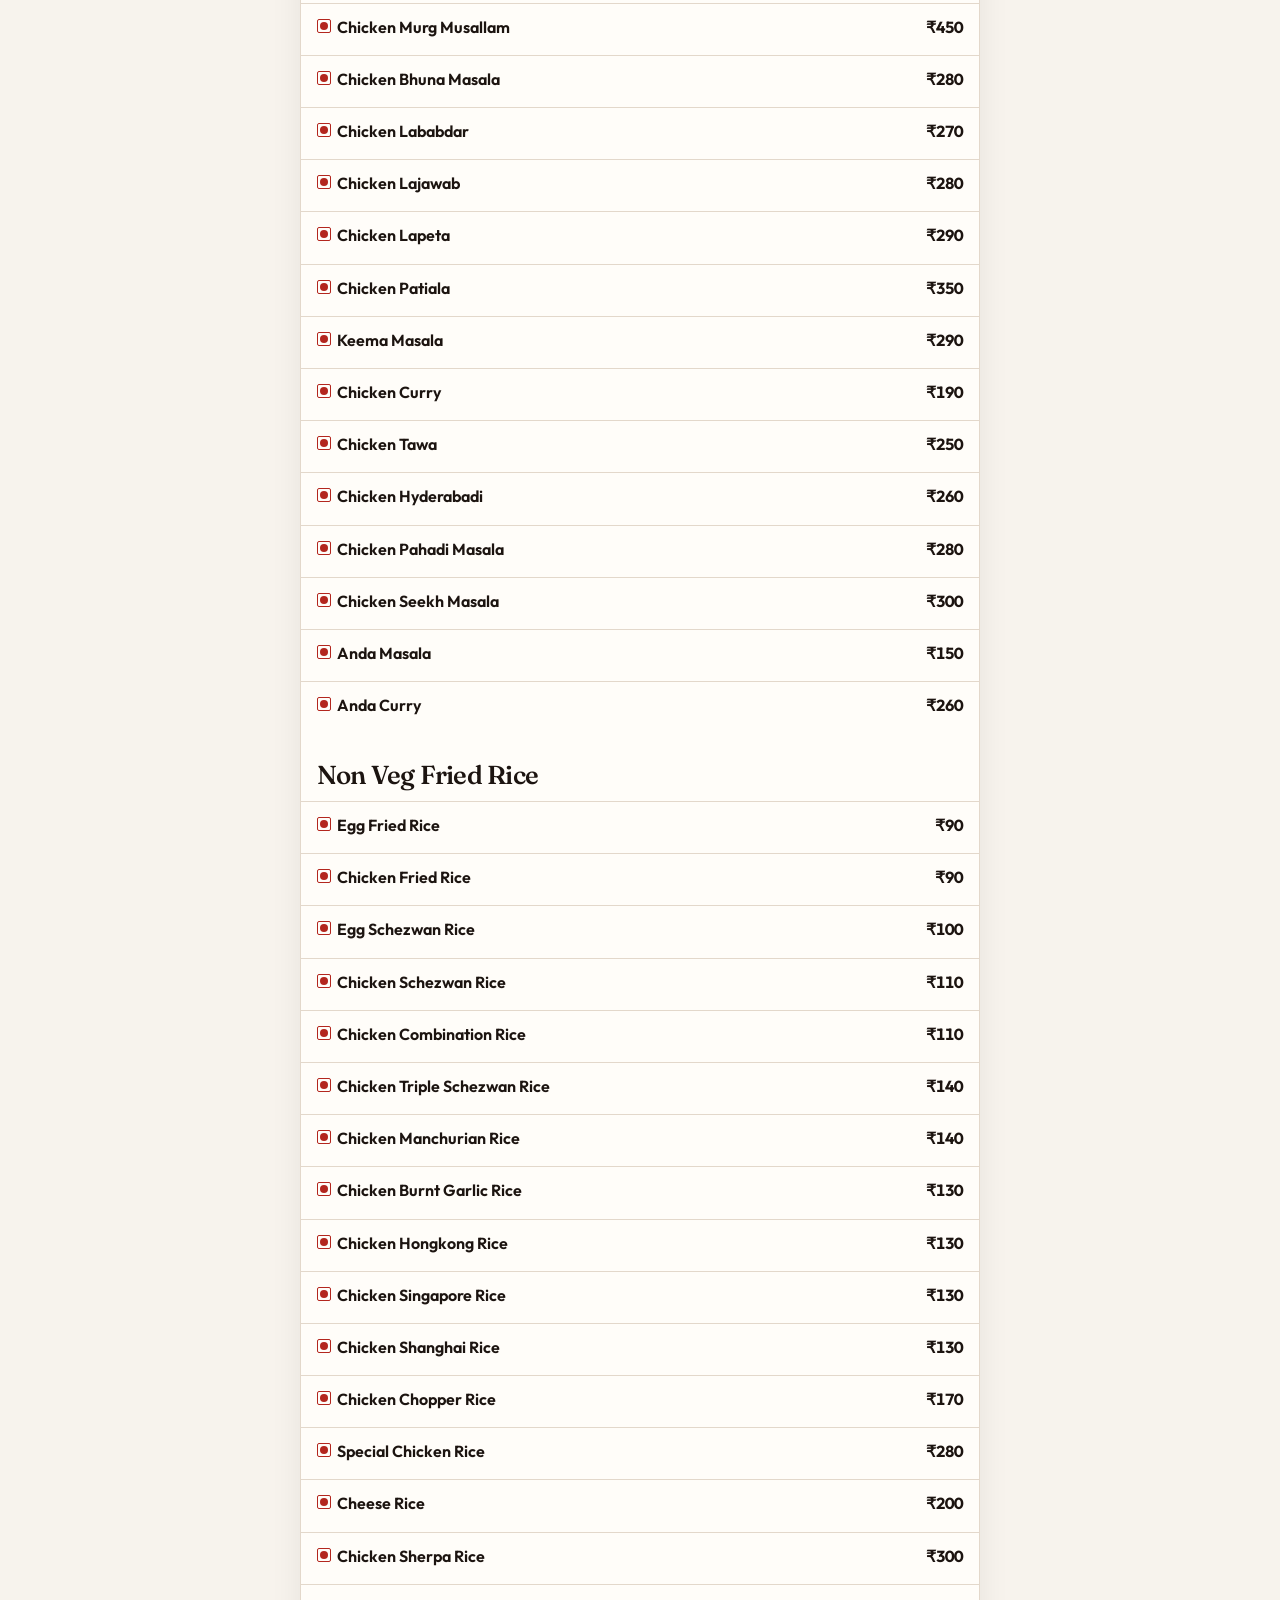
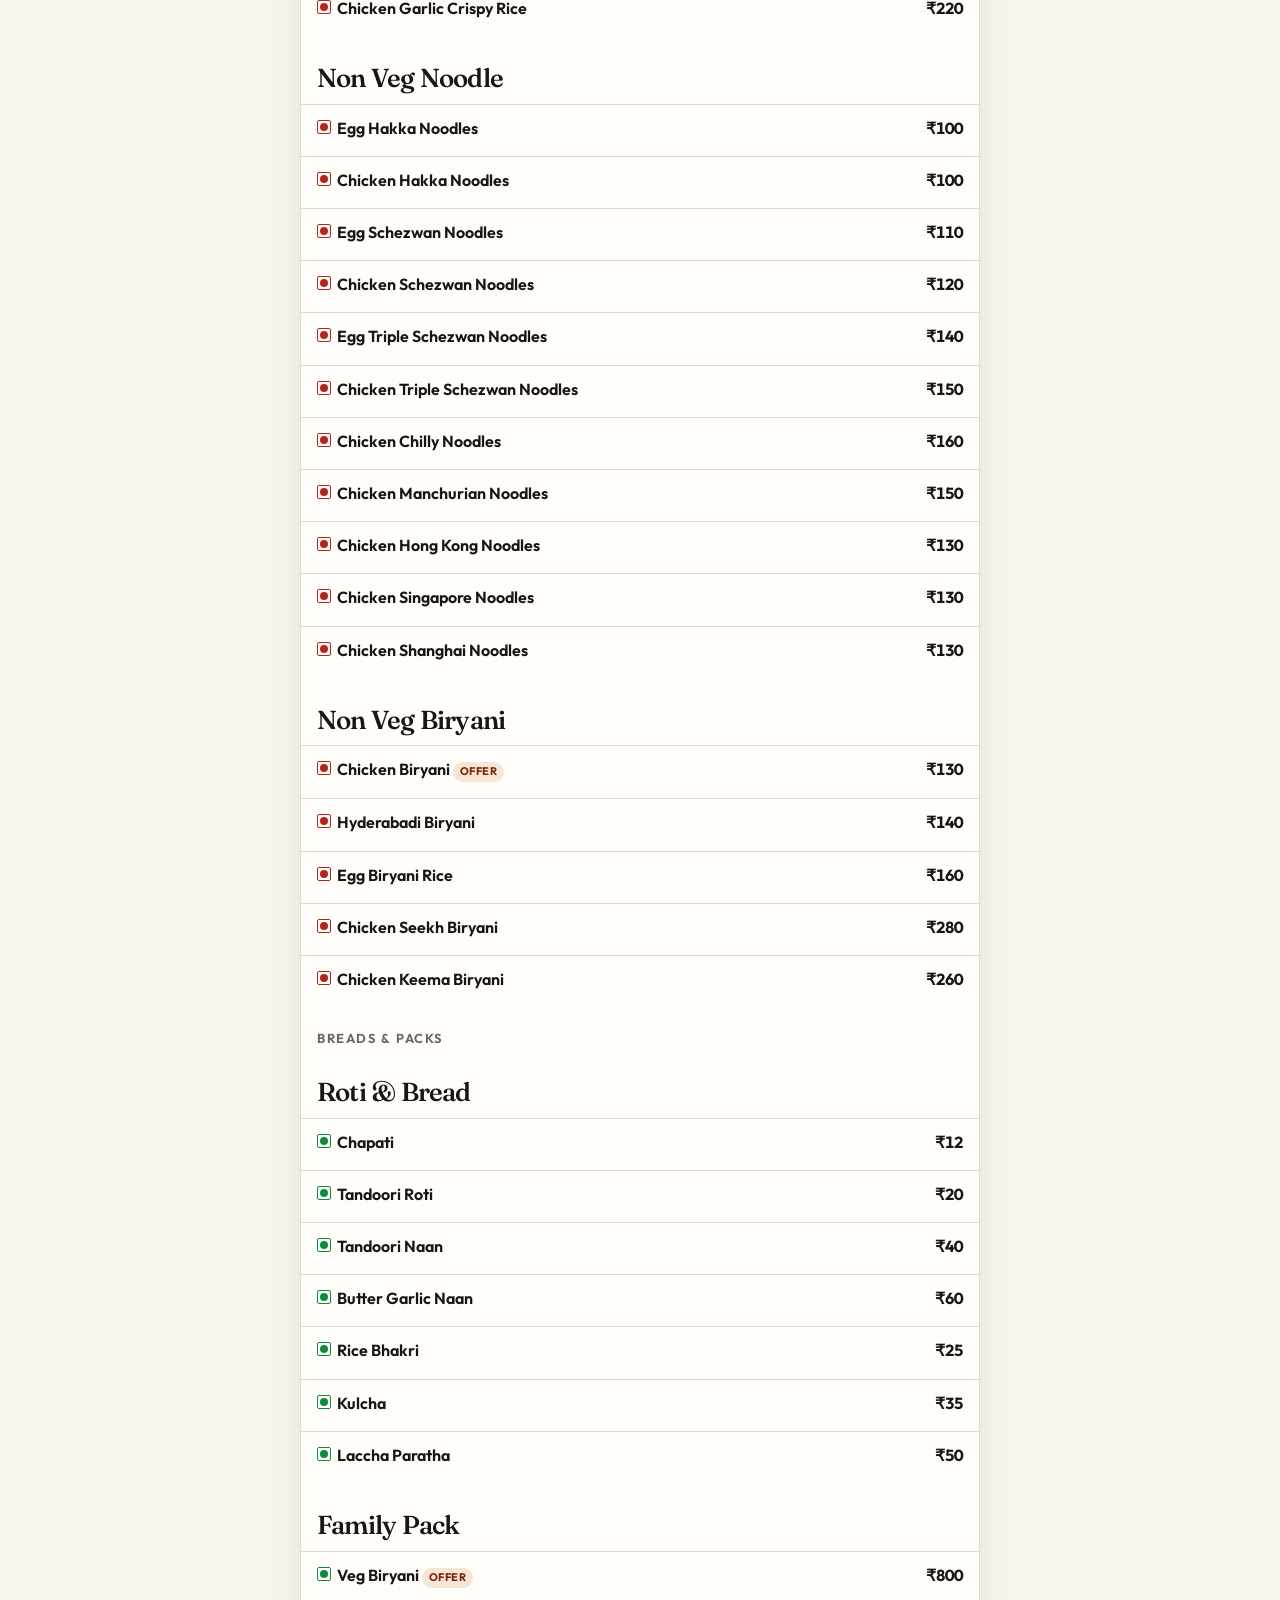
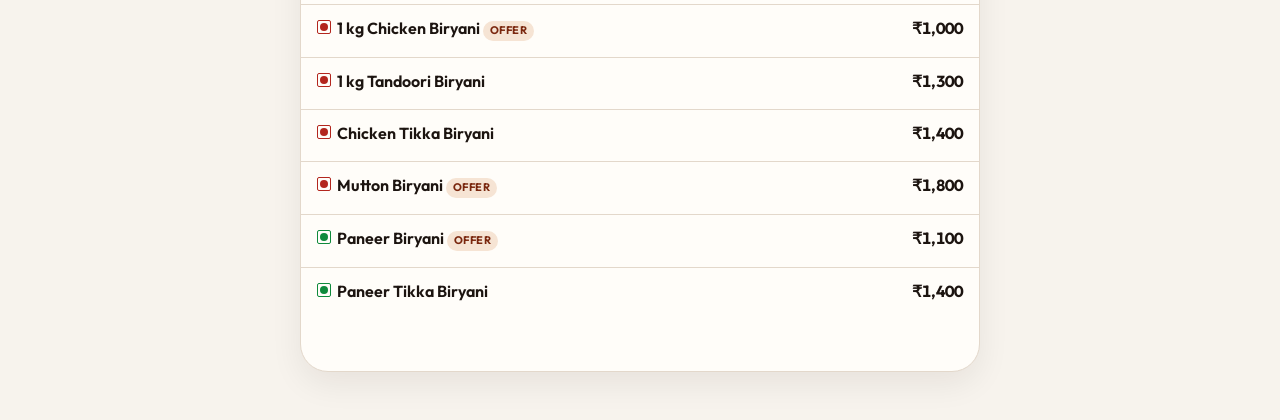
==== commit 5163e57f: "Add files via upload" ====
--- a/menu.html
+++ b/menu.html
@@ -3,7 +3,7 @@
 <head>
   <meta charset="utf-8">
   <meta name="viewport" content="width=device-width, initial-scale=1">
-  <title>Full menu — Smoke & Spice</title>
+  <title> — Smoke & Spice</title>
   <link rel="preconnect" href="https://fonts.googleapis.com">
   <link rel="preconnect" href="https://fonts.gstatic.com" crossorigin>
   <link href="https://fonts.googleapis.com/css2?family=Fraunces:opsz,wght@9..144,500;9..144,560&family=Outfit:wght@400;500;600;700&display=swap" rel="stylesheet">
@@ -19,7 +19,7 @@
             <span class="mark" aria-hidden="true"></span>
             <span>
               <h1>Smoke &amp; Spice</h1>
-              <p>Full menu</p>
+              <p>Menu</p>
             </span>
           </a>
           <nav class="nav" aria-label="Primary">
@@ -34,7 +34,7 @@
               <circle cx="11" cy="11" r="7" stroke="currentColor" stroke-width="1.8"/>
               <path d="M16.5 16.5L21 21" stroke="currentColor" stroke-width="1.8" stroke-linecap="round"/>
             </svg>
-            <input id="menu-search" type="search" placeholder="Search the full menu" autocomplete="off">
+            <input id="menu-search" type="search" placeholder="Search the menu" autocomplete="off">
           </div>
         </div>
         <div class="filters">
